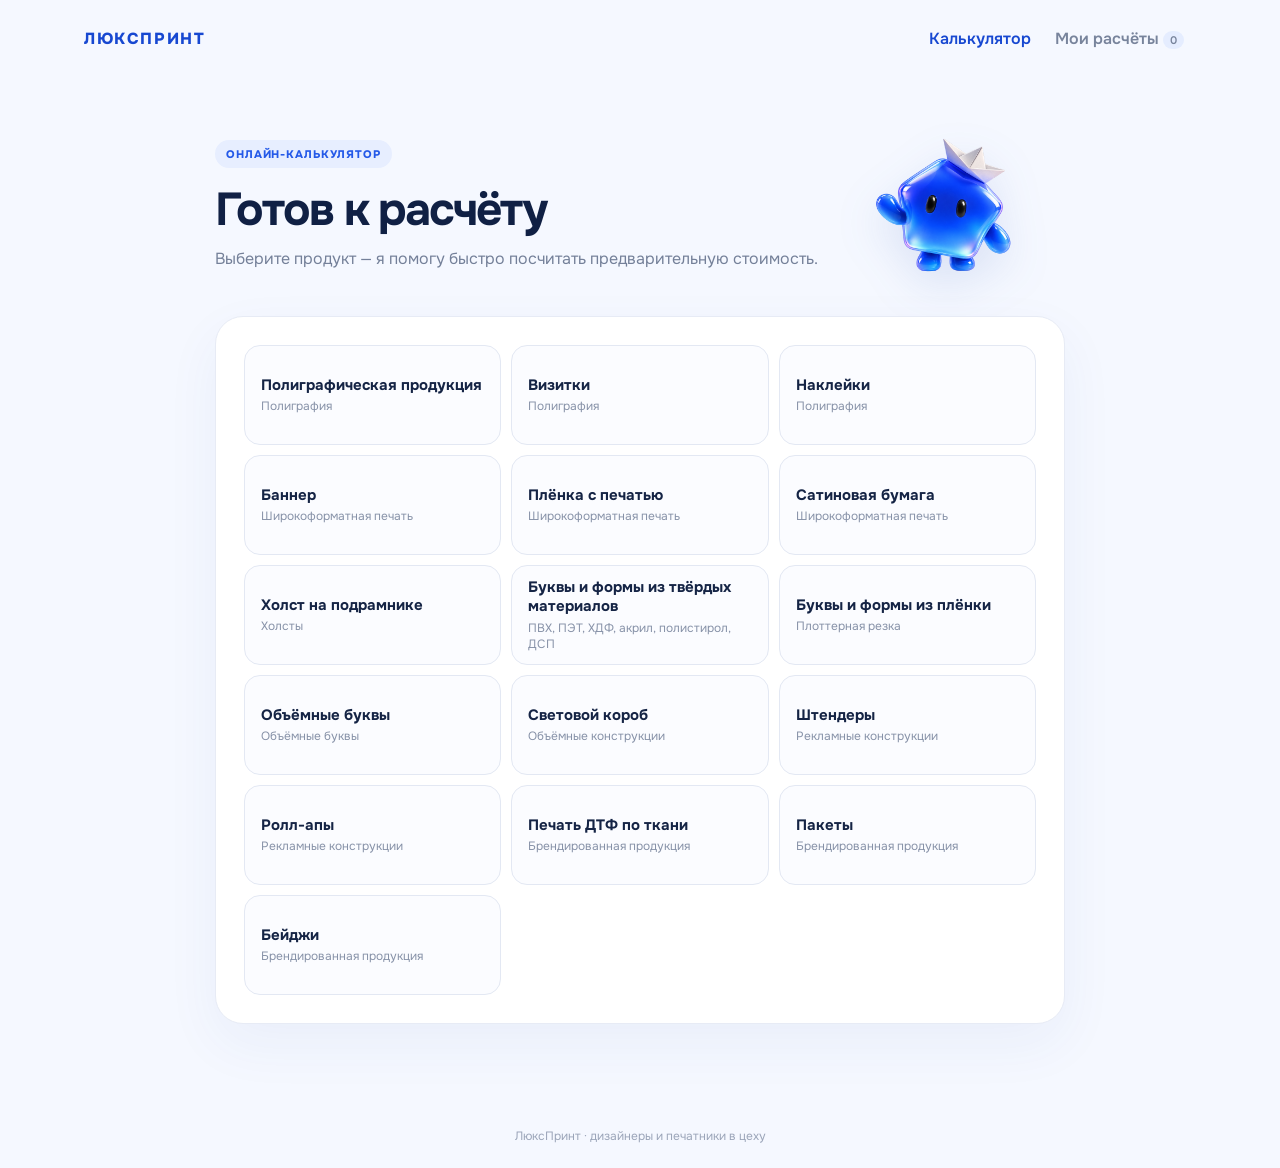
==== index.html @ b5f0386c "Simplify SRA3 yield summary and tighten per-sheet number spacing" ====
<!doctype html><html lang="ru"><head><meta charset="UTF-8"><meta name="viewport" content="width=device-width,initial-scale=1"><title>Калькулятор печати — ЛюксПринт</title><link rel="preconnect" href="https://fonts.googleapis.com"><link rel="preconnect" href="https://fonts.gstatic.com" crossorigin><link href="https://fonts.googleapis.com/css2?family=Onest:wght@400;500;600;700;800&display=swap" rel="stylesheet"><link rel="stylesheet" href="style.css"></head><body>
<header><a class="brand" href="#">ЛЮКСПРИНТ</a><nav><button id="calcTab" class="nav active">Калькулятор</button><button id="savedTab" class="nav">Мои расчёты <span id="savedCount">0</span></button></nav></header>
<main><section id="calculatorView">
<div class="intro"><div><span class="pill">онлайн-калькулятор</span><h1>Готов к расчёту</h1><p>Выберите продукт — я помогу быстро посчитать предварительную стоимость.</p></div><div class="mascot"><img class="mascotImg" src="Глянцевый%20синий%20маскот%20в%20бумажной%20лодочке.png" alt="Маскот ЛюксПринт"></div></div>
<button id="backProducts" class="backProducts hidden">← Все продукты</button><section class="panel"><div class="products" id="products"></div>
<div id="form" class="form hidden"><div class="formhead"><div><small id="category"></small><h2 id="productName"></h2><p id="comment"></p></div></div>
<div id="pendingInfo" class="pendingInfo hidden"><strong>Карточка в разработке</strong><p>Материалы, параметры и цены для этой продукции добавим позже.</p></div>
<div id="hardTypeWrap" class="hardTypeWrap hidden">
  <span id="hardTypeLabel">Тип изделия</span>
  <div class="hardTypeChips" role="group" aria-labelledby="hardTypeLabel">
    <button type="button" class="hardTypeChip active" data-hard-type="letters" aria-pressed="true">Буквы</button>
    <button type="button" class="hardTypeChip" data-hard-type="shapes" aria-pressed="false">Полотна и формы</button>
  </div>
</div>
<div id="variantWrap"><label>Материал / вариант<select id="variant"></select></label></div>
<div id="sra3Options" class="sra3Options hidden">
  <div class="sra3Selectors">
    <label>Материал
      <select id="sraMaterial">
        <option value="paper130">Бумага 130 г/м²</option>
        <option value="paper270">Бумага 270 г/м²</option>
        <option value="sticker">Самоклеящаяся бумага</option>
        <option value="film">Плёнка</option>
      </select>
    </label>
    <div class="sraSidesField">
      <span id="sraSideLabel">Тип печати</span>
      <select id="sraSides" class="hidden" aria-hidden="true" tabindex="-1">
        <option value="single">Односторонняя</option>
        <option value="double">Двусторонняя</option>
      </select>
      <div class="sraSideChips" role="group" aria-labelledby="sraSideLabel">
        <button type="button" class="sraSideChip active" data-side="single" aria-pressed="true">Односторонняя</button>
        <button type="button" class="sraSideChip" data-side="double" aria-pressed="false">Двусторонняя</button>
      </div>
    </div>
  </div>
  <p id="sraSidesHint" class="sraSidesHint"></p>
</div>
<div id="priceModeWrap" class="priceModeWrap hidden"><span>Тип цены</span><div class="priceModeSwitch"><button type="button" class="priceMode active" data-mode="retail">Розница</button><button type="button" class="priceMode" data-mode="wholesale">Опт</button></div></div><div id="canvasOptions" class="canvasOptions hidden"><div id="fixedSizeWrap"><label>Размер<select id="fixedSize"></select></label></div><div id="canvasPackagingWrap" class="canvasPackagingWrap hidden"><span class="canvasOptionTitle">Упаковка</span><label class="canvasPackagingToggle"><input id="canvasPackaging" type="checkbox"><span>Добавить упаковку</span><b id="canvasPackagingPrice"></b></label></div></div>
<div id="measureControls" class="measureControls"><div id="dimensions"><div class="fields"><label>Ширина, <span class="unitLabel">м</span><input id="w" type="number" min=".01" step=".01" value="1"></label><b>×</b><label>Высота, <span class="unitLabel">м</span><input id="h" type="number" min=".01" step=".01" value="1"></label></div></div><div id="unitsField" class="unitsField"><span class="compactFieldLabel">Единицы измерения</span><div class="unitSwitch" role="group" aria-label="Единицы измерения"><button type="button" class="unit" data-unit="mm" aria-pressed="false">мм</button><button type="button" class="unit" data-unit="cm" aria-pressed="false">см</button><button type="button" class="unit active" data-unit="m" aria-pressed="true">м</button></div></div><label class="qty">Количество<input id="q" type="number" min="1" step="1" value="1"></label></div>
<div id="sra3Summary" class="sra3Summary hidden" aria-live="polite">
 <div class="sra3ResultStats">
   <div><span>Изделий на одном листе</span><strong><span id="sra3PerSheet">—</span> шт.</strong></div>
   <div><span>Потребуется листов SRA3</span><strong id="sra3Sheets">—</strong></div>
 </div>
 <p id="sra3LayoutNote" class="hidden" role="status"></p>
</div>
<div id="services" class="services"></div>
<div class="design">
  <label class="designToggle" for="designCheck"><input id="designCheck" type="checkbox"><span>Нужен дизайн</span></label>
  <button id="designInfoButton" class="designInfoButton" type="button" aria-label="Информация о стоимости дизайна" aria-controls="designInfoPopover" aria-expanded="false" title="О стоимости дизайна">i</button>
  <div id="designInfoPopover" class="designInfoPopover hidden" role="note">Стоимость дизайна рассчитывается менеджером индивидуально в зависимости от сложности.</div>
</div>
<div class="receipt"><div><span>Изделие</span><b id="basePrice">0 ₽</b></div><div id="serviceLine" class="hidden"><span>Доп. услуги</span><b id="servicePrice">0 ₽</b></div>
<div id="bannerPerimeterLine" class="hidden"><span id="bannerPerimeterLabel">Проклей</span><b id="bannerPerimeterPrice">0 ₽</b></div>
<div id="bannerEyeletLine" class="hidden"><span id="bannerEyeletLabel">Люверсы</span><b id="bannerEyeletPrice">0 ₽</b></div><div id="packagingLine" class="hidden"><span>Упаковка</span><b id="packagingOut">0 ₽</b></div><hr><div class="total"><span>Предварительно</span><strong id="total">0 ₽</strong></div></div>
<div class="actions"><button id="save" class="secondary">Сохранить расчёт</button><button id="order" class="primary">Оформить заявку →</button></div><p class="note">Финальную стоимость менеджер подтвердит после проверки параметров.</p></div><aside id="fileGuide" class="fileGuide hidden">
  <button id="fileGuideButton" class="fileGuideButton" type="button" aria-controls="fileGuideContent" aria-expanded="false">
    <span class="fileGuideIcon" aria-hidden="true">?</span><span>Как подготовить макет к печати</span><span class="fileGuideChevron" aria-hidden="true">⌄</span>
  </button>
  <div id="fileGuideContent" class="fileGuideContent hidden" role="region" aria-label="Требования к макету">
    <strong>Подготовка макета</strong>
    <p id="fileGuideText">Требования к файлу будут добавлены позже.</p>
  </div>
</aside></section></section>
<section id="savedView" class="hidden saved"><div class="savedHead"><div><span class="pill">сохранённое</span><h1>Мои расчёты</h1><p>Здесь хранятся расчёты на этом устройстве.</p></div></div><div id="savedList"></div><div id="savedSendBar" class="savedSendBar hidden"><div><span>Общая сумма</span><strong id="savedGrandTotal">0 ₽</strong></div><button id="sendSaved" class="primary">Отправить все расчёты →</button></div></section></main><footer>ЛюксПринт · дизайнеры и печатники в цеху</footer><script src="app.js"></script></body></html>
---- style.css ----
*{box-sizing:border-box}html{scroll-behavior:smooth}body{margin:0;background:#f5f8ff;color:#102044;font-family:Onest,Arial,sans-serif}button,input,select{font:inherit}button{cursor:pointer}header{height:76px;max-width:1160px;margin:auto;padding:0 24px;display:flex;align-items:center;justify-content:space-between}.brand{font-weight:800;letter-spacing:.1em;color:#1748d1;text-decoration:none}.nav{border:0;background:transparent;padding:10px 12px;color:#78849c;font-weight:600}.nav.active{color:#1748d1}.nav span{background:#e5edff;border-radius:99px;padding:2px 7px;font-size:11px}main{max-width:1060px;margin:auto;padding:24px 24px 80px}.intro{display:grid;grid-template-columns:1fr 240px;align-items:center;max-width:850px;margin:10px auto 16px}.intro h1,.saved h1{font-size:46px;letter-spacing:-.045em;margin:12px 0 8px}.intro p,.saved p{color:#748099;margin:0;line-height:1.5}.pill{display:inline-block;padding:7px 11px;border-radius:99px;background:#e7eeff;color:#2459e8;font-size:11px;font-weight:800;letter-spacing:.08em;text-transform:uppercase}.mascot{height:190px;display:grid;place-items:center;position:relative}.gem{width:145px;height:132px;background:radial-gradient(circle at 34% 22%,#718dff 0,#1739c7 37%,#07196c 80%);clip-path:polygon(50% 0,94% 28%,82% 88%,50% 100%,18% 88%,6% 28%);filter:drop-shadow(0 18px 18px #173ca52d);position:relative}.gem:after{content:"";position:absolute;inset:6px;background:linear-gradient(130deg,#ffffff58,transparent 29%,transparent 67%,#65ddff44);clip-path:inherit}.gem span{position:absolute;z-index:2;top:54px;width:13px;height:24px;background:#05070d;border-radius:50%;box-shadow:inset 3px 2px 4px #ffffff32}.gem span:first-child{left:48px}.gem span:last-child{right:48px}.boat{position:absolute;z-index:3;top:9px;color:white;font-size:39px;letter-spacing:-12px;transform:rotate(-5deg);filter:drop-shadow(0 5px 4px #17307524)}.boat i{display:inline-block;width:0}.panel{max-width:850px;margin:auto;background:#fff;border:1px solid #e7ebf5;border-radius:28px;padding:28px;box-shadow:0 20px 55px #284d9e0e}.products{display:grid;grid-template-columns:repeat(3,1fr);gap:10px}.product{height:100px;text-align:left;border:1px solid #e3e8f3;background:#fbfcff;border-radius:16px;padding:16px;color:#2459e8;transition:.2s ease;display:flex;flex-direction:column;justify-content:center}.product:hover{border-color:#b9c9f2;background:linear-gradient(135deg,#f1f5ff 0%,#dfe8ff 100%);box-shadow:0 8px 20px #315ca814;transform:translateY(-1px)}.product:hover b{color:#123b91}.product:hover em{color:#6f82aa}.product b,.product em{display:block}.product b{font-size:15px;color:#152445;margin:0 0 4px;transition:.2s ease;line-height:1.25}.product em{font-size:12px;color:#8792a8;font-style:normal;transition:.2s ease}.hidden{display:none!important}.formhead{display:block;position:relative}.backProducts{display:block;max-width:850px;margin:0 auto 10px;border:1px solid #dbe4f5;background:#f4f7ff;color:#45669f;padding:9px 14px;border-radius:12px;text-align:left;font-weight:600;transition:.18s}.backProducts:hover{background:#e9f0ff;border-color:#c5d5f3;color:#2459e8}.formhead small{color:#2459e8;font-weight:800}.formhead h2{font-size:32px;margin:4px 0}.formhead p{color:#7b879e;margin:0 0 24px}.form>label,.form #variantWrap>label,.form #fixedSizeWrap>label{display:grid;gap:8px;margin-top:14px;color:#596680;font-size:13px;font-weight:600}input,select{width:100%;border:1px solid #dfe5f0;background:white;border-radius:13px;padding:13px;color:#17284e;outline:none;font-size:16px}input:focus,select:focus{border-color:#2459e8;box-shadow:0 0 0 3px #2459e812}.fields{display:grid;grid-template-columns:1fr 28px 1fr;align-items:end;gap:10px;margin-top:14px}.fields label{display:block;color:#596680;font-size:13px;font-weight:600}.fields label input{display:block;margin-top:8px}.fields>b{text-align:center;padding-bottom:14px;color:#a0a9ba}.qty{max-width:260px}.services{display:grid;gap:10px;margin-top:18px}.service{display:grid;grid-template-columns:auto 1fr 140px;align-items:center;gap:10px;background:#f8faff;border-radius:14px;padding:12px}.service input[type=checkbox]{width:18px}.service input[type=number]{padding:9px}.design{margin-top:18px;background:#edf3ff;border:1px solid #dbe7ff;border-radius:16px;padding:16px}.design>label{display:flex;align-items:center;gap:9px;font-weight:700}.design input[type=checkbox]{width:18px}.receipt{margin-top:20px;background:#f7f9fe;border-radius:18px;padding:20px}.receipt div{display:flex;justify-content:space-between;padding:7px 0;color:#65718a}.receipt b{color:#17284e}.receipt hr{border:0;border-top:1px solid #e1e7f2}.receipt .total{align-items:center;color:#17284e}.receipt strong{font-size:30px;color:#2459e8}.actions{display:grid;grid-template-columns:1fr 1.4fr;gap:10px;margin-top:16px}.primary,.secondary{border-radius:14px;padding:14px;font-weight:700}.primary{border:0;background:#2459e8;color:white}.secondary{border:1px solid #cdd9f6;background:white;color:#2459e8}.note{font-size:11px;color:#8c96aa;text-align:center}.savedHead{max-width:850px;margin:35px auto 22px}.savedHead h1{margin-bottom:4px}#savedList{max-width:850px;margin:auto;display:grid;gap:12px}.savedCard{background:white;border:1px solid #e5eaf4;border-radius:18px;padding:18px;display:grid;grid-template-columns:1fr auto;gap:12px}.savedCard h3{margin:0 0 5px}.savedCard p{font-size:13px}.savedCard strong{font-size:21px;color:#2459e8}.savedCard button{border:0;background:transparent;color:#9a6a74}.empty{padding:45px;text-align:center;background:white;border-radius:22px;color:#8893a7}footer{text-align:center;padding:24px;color:#9ba5b9;font-size:12px}@media(max-width:700px){header{height:auto;padding-top:18px;align-items:flex-start;gap:10px}nav{display:flex}.intro{grid-template-columns:1fr 130px}.intro h1,.saved h1{font-size:34px}.mascot{height:140px}.gem{width:105px;height:96px}.gem span{top:39px;width:10px;height:18px}.gem span:first-child{left:34px}.gem span:last-child{right:34px}.boat{top:7px;font-size:29px}.products{grid-template-columns:1fr 1fr}.panel{padding:18px}.formhead{grid-template-columns:1fr}.actions{grid-template-columns:1fr}.service{grid-template-columns:auto 1fr}.service input[type=number]{grid-column:2}.savedCard{grid-template-columns:1fr}}@media(max-width:430px){.intro{grid-template-columns:1fr}.mascot{height:125px}.products{grid-template-columns:1fr}.product{height:92px}.intro{text-align:center}.fields{grid-template-columns:1fr 20px 1fr}}.unitrow{display:flex;align-items:center;justify-content:space-between;margin-top:14px;color:#596680;font-size:13px;font-weight:600}.unitSwitch{display:flex;padding:3px;background:#f1f5fd;border-radius:11px}.unitSwitch .unit{border:0;background:transparent;color:#7a879f;padding:7px 13px;border-radius:8px;font-weight:700}.unitSwitch .unit.active{background:#fff;color:#2459e8;box-shadow:0 2px 8px #274d9d18}.unitLabel{display:inline}
/* Compact banner controls */
.variantChips{display:flex;flex-wrap:wrap;gap:8px;margin-top:2px}
.variantChip{border:1px solid #dfe5f0;background:#f8faff;color:#596680;border-radius:12px;padding:10px 14px;font-weight:600}
.variantChip:hover{border-color:#9bb2ef}
.variantChip.active{border-color:#2459e8;background:#edf3ff;color:#2459e8;box-shadow:0 0 0 2px #2459e80d}
.service span>b,.service span>small,.service .eyeletResult{display:block}
.service span>small{margin-top:4px;line-height:1.4;color:#71809b}
.eyeletResult{margin-top:5px;font-size:12px;color:#45669f;line-height:1.4}
.service.eyelet>label{display:block;line-height:1.25}
.service.eyelet>label input{display:block;margin-top:6px}
@media(max-width:700px){.variantChips{display:grid;grid-template-columns:1fr}}

.service.eyelet>label{white-space:nowrap;min-width:170px}

.mascotImg{display:block;width:210px;height:180px;object-fit:contain;object-position:center;filter:drop-shadow(0 16px 22px #3159b522)}
@media(max-width:700px){.mascotImg{width:145px;height:130px}}
@media(max-width:430px){.mascotImg{width:155px;height:120px;margin:auto}}

.service.eyelet{grid-template-columns:auto 1fr 118px}
.service.eyelet>label{min-width:118px;width:118px}
.service.eyelet>label input{width:118px;padding:8px 10px}
@media(max-width:700px){.service.eyelet{grid-template-columns:auto 1fr}.service.eyelet>label{grid-column:2;width:118px;min-width:118px}}

/* Compact eyelet step control */
.service.eyelet{grid-template-columns:auto minmax(0,1fr) 132px;align-items:center}
.service.eyelet>label{width:132px;min-width:132px;white-space:normal;font-size:12px;line-height:1.15}
.service.eyelet>label input{width:92px;height:38px;margin-top:5px;padding:6px 10px;font-size:14px;border-radius:10px}
@media(max-width:700px){
.service.eyelet{grid-template-columns:auto minmax(0,1fr)}
.service.eyelet>label{grid-column:2;width:132px;min-width:132px}
}

/* Back button beside calculator card */
@media(min-width:901px){
.backProducts{position:absolute;left:calc(50% - 585px);margin-top:18px;width:max-content;z-index:3}
}

.productNote{margin-top:14px;padding:12px 14px;border:1px solid #e1e8f6;background:#f8faff;border-radius:13px;color:#64728d;font-size:12px;line-height:1.5}
.productNote::before{content:"Важно";display:block;margin-bottom:3px;color:#345b9f;font-weight:700}

/* Unified control geometry */
:root{--control-radius:14px}
input,select,.variantChip,.unitSwitch,.unitSwitch .unit,.service,.design,.receipt,.productNote,.primary,.secondary,.backProducts{border-radius:var(--control-radius)}
@media(min-width:901px){
.backProducts{left:calc(50% - 530px);margin-top:28px}
}

/* Fix back button: keep it fully outside the card */
@media(min-width:901px){
.backProducts{left:calc(50% - 655px);margin-top:28px;transform:none}
}

/* Anchor back button to the left edge of the 850px calculator panel */
@media(min-width:901px){
.backProducts{left:auto;right:calc(50% + 445px);margin-top:28px}
}

/* Align back button with calculator card top edge */
@media(min-width:901px){
.backProducts{margin-top:0;transform:translateY(0)}
}

/* Price mode + compact canvas size */
.priceModeWrap{display:flex;align-items:center;justify-content:space-between;gap:14px;margin:14px 0}
.priceModeWrap>span{color:#596680;font-size:13px;font-weight:600}
.priceModeSwitch{display:flex;background:#f1f4fb;padding:3px;border-radius:14px}
.priceMode{border:0;background:transparent;color:#78859d;padding:8px 13px;border-radius:11px;font-weight:700}
.priceMode.active{background:#fff;color:#2459e8;box-shadow:0 1px 5px #315ca817}
#fixedSizeWrap{max-width:480px}
#fixedSizeWrap select{padding:11px 14px;min-height:46px}

/* Price mode in top-right corner of product card */
#form{position:relative}
.priceModeWrap{position:absolute;top:18px;right:28px;margin:0;display:block;z-index:2}
.priceModeWrap>span{display:none}
@media(max-width:700px){
.priceModeWrap{position:static;margin:12px 0;display:flex}
.priceModeWrap>span{display:block}
}

/* Saved calculations */
.savedCard{display:flex;justify-content:space-between;gap:18px;align-items:stretch}
.savedMain{flex:1;min-width:0}
.savedTop{display:flex;justify-content:space-between;gap:16px;align-items:flex-start}
.savedTop h3{margin:0 0 3px}.savedTop p{margin:0;color:#8b97ad;font-size:12px}.savedTop strong{white-space:nowrap;color:#2459e8;font-size:20px}
.savedDetails{display:flex;flex-wrap:wrap;gap:7px;margin-top:12px}
.savedDetails span{padding:6px 9px;border-radius:10px;background:#f3f6fc;color:#586680;font-size:12px}
.savedActions{display:flex;gap:7px;align-items:flex-end}
.savedActions button{border:1px solid #dbe4f4;background:#fff;border-radius:10px;padding:8px 11px;color:#4166a7;font-weight:600}
.savedActions button[data-del]{color:#8a6070}
@media(max-width:700px){.savedCard{display:block}.savedActions{margin-top:12px}.savedTop strong{font-size:17px}}

/* Align top switches to the card's right content edge */
@media(min-width:701px){
.priceModeWrap{right:28px}
}
.unitSwitch .unit.active,
.unitSwitch .unit[aria-pressed="true"]{background:#fff!important;color:#2459e8!important;box-shadow:0 2px 8px #274d9d18!important}
.unitSwitch .unit:not(.active){background:transparent;color:#7a879f;box-shadow:none}

/* Exact right-edge alignment: price switch with form controls */
@media(min-width:701px){
.priceModeWrap{right:20px!important}
}

/* Price mode aligns with the panel inner right edge.
   #form fills the panel content box, so right:0 is the actual shared edge. */
@media(min-width:701px){
#form>.priceModeWrap{right:0!important;left:auto!important}
}

/* Saved calculation price pinned to the top-right */
.savedCard{position:relative;padding-right:22px}
.savedTop{padding-right:0}
.savedPrice{position:absolute;top:20px;right:22px;font-size:28px!important;line-height:1;font-weight:800;letter-spacing:-.03em}
.savedMain{padding-right:155px}
.savedSendBar{max-width:850px;margin:16px auto 0;background:#fff;border:1px solid #e0e7f4;border-radius:18px;padding:16px 18px;display:flex;align-items:center;justify-content:space-between;gap:18px}
.savedSendBar>div{display:grid;gap:2px}.savedSendBar span{font-size:12px;color:#8490a6}.savedSendBar strong{font-size:25px;color:#2459e8}
.savedSendBar .primary{min-width:260px}
@media(max-width:700px){.savedMain{padding-right:0}.savedPrice{position:static;font-size:20px!important}.savedSendBar{display:block}.savedSendBar .primary{width:100%;min-width:0;margin-top:12px}}

/* Uniform, compact field dimensions across product cards */
:root {
  --calc-field-height: 46px;
  --calc-field-radius: 14px;
  --calc-field-gap: 10px;
}
#form input[type="number"],
#form select {
  height: var(--calc-field-height);
  min-height: var(--calc-field-height);
  border-radius: var(--calc-field-radius);
  padding: 9px 12px;
  font-size: 16px;
}
#form input[type="checkbox"] {
  box-sizing: border-box;
  width: 18px;
  min-width: 18px;
  height: 18px;
  min-height: 18px;
  flex: 0 0 18px;
  margin: 0;
  padding: 0;
  accent-color: #2459e8;
  cursor: pointer;
}
.measureControls {
  display: grid;
  grid-template-columns: minmax(0, 282px) minmax(0, 156px) minmax(0, 132px);
  align-items: end;
  gap: var(--calc-field-gap);
  width: fit-content;
  max-width: 100%;
  margin: 16px 0 0;
}
.measureControls #dimensions,
.measureControls .unitsField,
.measureControls .qty {
  min-width: 0;
}
.measureControls .fields {
  display: grid;
  grid-template-columns: minmax(0,1fr) 16px minmax(0,1fr);
  gap: 8px;
  align-items: end;
  margin: 0;
}
.measureControls .fields label,
.measureControls .unitsField,
.measureControls .qty {
  display: block;
  color: #596680;
  font-size: 13px;
  font-weight: 600;
  line-height: 1.35;
}
.measureControls .fields input,
.measureControls .qty input {
  display: block;
  width: 100%;
  margin-top: 8px;
}
.measureControls .fields>b { padding-bottom: 13px; }
.measureControls .qty { width: 132px; max-width: 100%; margin: 0; }
.measureControls .compactFieldLabel {
  display: block;
  margin-bottom: 8px;
  white-space: nowrap;
}
.measureControls .unitSwitch {
  display: flex;
  width: 100%;
  height: var(--calc-field-height);
  align-items: center;
  justify-content: space-between;
  padding: 3px;
  border-radius: var(--calc-field-radius);
}
.measureControls .unitSwitch .unit {
  flex: 1;
  min-width: 0;
  height: 40px;
  padding: 5px 4px;
  border-radius: 11px;
}
.measureControls.quantityOnly {
  display: block;
  width: 132px;
  max-width: 100%;
}
.measureControls.quantityOnly .qty { width: 100%; }
#form .service input[type="number"] {
  max-width: 132px;
}
#form .service.eyelet>label input[type="number"] {
  width: 100px;
  max-width: 100%;
}
@media(max-width: 760px) {
  .measureControls {
    display: grid;
    grid-template-columns: minmax(0, 156px) minmax(0, 132px);
    width: fit-content;
    max-width: 100%;
    gap: 12px;
  }
  .measureControls #dimensions { grid-column: 1 / -1; width: min(282px, 100%); }
  .measureControls .unitsField { grid-column: 1; }
  .measureControls .qty { grid-column: 2; }
  .measureControls.quantityOnly .qty { grid-column: auto; }
}
@media(max-width: 400px) {
  .measureControls {
    grid-template-columns: minmax(0, 1fr);
    width: 100%;
  }
  .measureControls #dimensions,
  .measureControls .unitsField,
  .measureControls .qty { grid-column: 1; }
}

/* Compact, price-free design request on every product */
.form .design{
  width:100%;
  max-width:none;
  margin-top:16px;
  padding:14px 16px;
}
.form .design>label{
  display:flex;
  align-items:center;
  gap:10px;
  font-size:15px;
  font-weight:700;
}
.form .design input[type=checkbox]{
  flex:0 0 18px;
  width:18px;
  height:18px;
  margin:0;
}
.form .designHint{
  margin:6px 0 0 28px;
  color:#647797;
  font-size:12px;
  font-weight:400;
  line-height:1.45;
}

/* Canvas controls: size and packaging next to one another */
.canvasOptions {
  display: grid;
  grid-template-columns: minmax(0, 220px) minmax(0, 300px) minmax(0, 132px);
  gap: 12px;
  align-items: end;
  width: fit-content;
  max-width: 100%;
  margin: 16px 0 0;
}
.canvasOptions #fixedSizeWrap,
.canvasOptions .canvasPackagingWrap,
.canvasOptions .qty { min-width: 0; }
.canvasOptions .qty {
  display: block;
  width: 132px;
  max-width: 100%;
  margin: 0;
  font-size: 13px;
  line-height: 1.35;
  font-weight: 600;
  color: #596680;
}
#form .canvasOptions .qty input {
  display: block;
  width: 100%;
  height: var(--calc-field-height);
  margin-top: 8px;
}
.form .canvasOptions #fixedSizeWrap>label {
  display: grid;
  gap: 8px;
  margin: 0;
  color: #596680;
  font-size: 13px;
  font-weight: 600;
}
#form .canvasOptions #fixedSizeWrap select {
  width: 100%;
  max-width: 220px;
  min-height: var(--calc-field-height);
}
.canvasPackagingWrap { display: grid; gap: 8px; }
.canvasOptionTitle {
  color: #596680;
  font-size: 13px;
  font-weight: 600;
  line-height: 1.35;
}
.canvasPackagingToggle {
  display: flex;
  align-items: center;
  width: 100%;
  min-height: var(--calc-field-height);
  gap: 9px;
  padding: 8px 12px;
  border: 1px solid #dfe5f0;
  border-radius: var(--calc-field-radius);
  background: #f8faff;
  color: #17284e;
  font-size: 13px;
  font-weight: 600;
  cursor: pointer;
}
.canvasPackagingToggle:focus-within {
  border-color: #2459e8;
  box-shadow: 0 0 0 3px #2459e812;
}
.canvasPackagingToggle span { white-space: nowrap; }
.canvasPackagingToggle b {
  margin-left: auto;
  color: #4e70ad;
  font-size: 12px;
  font-weight: 600;
  white-space: nowrap;
}
@media(max-width: 760px) {
  .canvasOptions {
    grid-template-columns: minmax(0, 220px) minmax(0, 300px);
    width: min(532px, 100%);
  }
  .canvasOptions .qty { grid-column: 1; }
}
@media(max-width: 620px) {
  .canvasOptions {
    grid-template-columns: minmax(0, 220px);
    width: min(300px, 100%);
    gap: 12px;
  }
  .canvasOptions .qty { grid-column: 1; }
  #form .canvasOptions #fixedSizeWrap select { max-width: 100%; }
  .canvasPackagingToggle { flex-wrap: wrap; }
  .canvasPackagingToggle b { margin-left: 27px; }
}


/* Uniform dropdown arrow and spacing in every calculator product */
#form select:not(.hidden){
  -webkit-appearance:none;
  appearance:none;
  padding-right:43px;
  background-image:url("data:image/svg+xml,%3Csvg xmlns='http://www.w3.org/2000/svg' viewBox='0 0 24 24' fill='none' stroke='%234e6388' stroke-width='2' stroke-linecap='round' stroke-linejoin='round'%3E%3Cpath d='m6 9 6 6 6-6'/%3E%3C/svg%3E");
  background-size:16px 16px;
  background-repeat:no-repeat;
  background-position:right 15px center;
}
/* SRA3: shorter material dropdown, printing sides as chips */
.sra3Options{margin-top:16px;width:100%;max-width:none}
.sra3Selectors{
  display:grid;
  grid-template-columns:minmax(0,0.36fr) minmax(0,0.64fr);
  align-items:end;
  gap:12px;
}
.sra3Selectors>label,.sraSidesField{
  display:grid;
  align-content:start;
  gap:8px;
  min-width:0;
  color:#596680;
  font-size:13px;
  font-weight:600;
}
#form .sra3Selectors select{width:100%;min-width:0}
.sraSideChips{display:flex;align-items:stretch;gap:8px;min-height:var(--calc-field-height)}
.sraSideChip{
  flex:1 1 0;
  min-width:0;
  padding:9px 12px;
  border-radius:var(--calc-field-radius);
  border:1px solid #dfe5f0;
  color:#65738c;
  background:#f8faff;
  font-size:13px;
  font-weight:600;
  white-space:nowrap;
  cursor:pointer;
}
.sraSideChip:hover:not(:disabled){border-color:#a8b9e8;color:#2459e8}
.sraSideChip.active{
  border-color:#2459e8;
  background:#edf3ff;
  color:#2459e8;
  box-shadow:0 0 0 2px #2459e80d;
}
.sraSideChip:focus-visible{outline:2px solid #2459e8;outline-offset:3px}
.sraSideChip:disabled{cursor:not-allowed;opacity:1;color:#9aa8be;background:#f3f5fa;border-color:#e0e6f0}
.sraSidesHint{margin:9px 0 0;font-size:12px;color:#7c89a0;line-height:1.4}

/* Compact horizontal yield readout with values to the right */
.sra3Summary{
  width:100%;
  max-width:none;
  margin-top:16px;
  padding:14px 16px;
  border:1px solid #dae4f7;
  border-radius:14px;
  background:#f6f9ff;
}
.sra3ResultStats{
  display:grid;
  grid-template-columns:minmax(0,1fr) minmax(0,1fr);
  gap:18px;
  align-items:stretch;
}
.sra3ResultStats>div{
  display:flex;
  align-items:center;
  justify-content:space-between;
  gap:12px;
  min-width:0;
}
.sra3ResultStats>div+div{border-left:1px solid #dce5f5;padding-left:18px}
.sra3ResultStats span{font-size:12px;color:#75839d;line-height:1.35}
.sra3ResultStats strong{
  flex-shrink:0;
  font-size:23px;
  color:#2459e8;
  line-height:1.25;
  white-space:nowrap;
  font-variant-numeric:tabular-nums;
}
#sra3PerSheet{letter-spacing:-0.06em}
.sra3Summary p{
  margin:12px 0 0;
  padding-top:10px;
  border-top:1px solid #e2e9f7;
  color:#647797;
  font-size:12px;
  line-height:1.5;
}
#form #save:disabled,#form #order:disabled{opacity:.48;cursor:not-allowed}
@media(max-width:680px){
  .sra3Selectors{grid-template-columns:minmax(0,1fr);gap:14px}
  .sra3Selectors>label{max-width:none}
  .sraSidesField{max-width:none}
}
@media(max-width:580px){
  .sra3ResultStats{grid-template-columns:minmax(0,1fr);gap:10px}
  .sra3ResultStats>div+div{
    border-left:0;
    border-top:1px solid #e2e9f7;
    padding:10px 0 0;
  }
  .sra3ResultStats strong{font-size:21px}
}
@media(max-width:380px){
  .sraSideChips{flex-wrap:wrap}
}

/* Contextual guide outside the product card on desktop */
.panel{position:relative}
.fileGuide{
  position:absolute;
  top:26px;
  right:-181px;
  width:169px;
  z-index:5;
}
.fileGuideButton{
  width:100%;
  border:1px solid #dbe4f5;
  background:#f4f7ff;
  border-radius:14px;
  padding:9px 10px;
  display:flex;
  align-items:center;
  gap:7px;
  text-align:left;
  color:#45669f;
  font-size:11px;
  line-height:1.35;
  font-weight:700;
  box-shadow:0 4px 16px #284d9e0a;
}
.fileGuideButton:hover,.fileGuideButton[aria-expanded="true"]{
  background:#e9f0ff;
  border-color:#b8c9ef;
  color:#2459e8;
}
.fileGuideIcon{
  display:grid;
  place-items:center;
  flex:0 0 21px;
  width:21px;
  height:21px;
  border:1px solid currentColor;
  border-radius:50%;
  font-size:12px;
}
.fileGuideChevron{margin-left:auto;font-size:15px}
.fileGuideContent{
  position:absolute;
  top:calc(100% + 8px);
  right:0;
  width:285px;
  max-width:min(285px,calc(100vw - 30px));
  padding:16px;
  border:1px solid #dbe4f5;
  border-radius:14px;
  background:white;
  box-shadow:0 16px 38px #1a376c1e;
  color:#17284e;
  font-size:13px;
  line-height:1.5;
}
.fileGuideContent strong{display:block;margin-bottom:7px}
.fileGuideContent p{margin:0;color:#647797}
@media(max-width:1250px){
  .fileGuide{
    position:relative;
    top:auto;
    right:auto;
    width:auto;
    margin-top:15px;
    display:flex;
    justify-content:flex-end;
  }
  .fileGuideButton{width:auto;max-width:240px}
  .fileGuideContent{top:calc(100% + 7px);right:0}
}
@media(max-width:450px){
  .fileGuide{justify-content:stretch}
  .fileGuideButton{max-width:none;width:100%}
}

/* Banner finishing bar: aligned checkboxes with a non-shifting eyelet note. */
#form .bannerExtras{
  margin-top:15px;
  padding:0;
  border:0;
  background:transparent;
  min-width:0;
}
#form .bannerExtrasHeading{
  margin:0 0 9px 2px;
  color:#7786a1;
  font-size:13px;
  font-weight:600;
  line-height:1.35;
}
#form .bannerExtrasMain{
  display:grid;
  grid-template-columns:minmax(0,.72fr) minmax(0,1.25fr) minmax(0,1.1fr);
  align-items:center;
  min-height:76px;
  padding:10px 15px;
  border:1px solid #dbe5f7;
  border-radius:var(--calc-field-radius,16px);
  background:#fbfcff;
}
#form .bannerExtraColumn{
  display:flex;
  align-items:center;
  min-width:0;
  min-height:54px;
}
#form .bannerExtraGlue{
  padding:0 10px 0 4px;
}
#form .bannerExtraEyelets{
  display:flex;
  flex-direction:row;
  align-items:center;
  justify-content:flex-start;
  position:relative;
  border-left:1px solid #e0e8f5;
  padding:0 12px 0 22px;
}
#form .bannerExtraCheck{
  display:inline-flex;
  flex:0 0 auto;
  align-items:center;
  gap:10px;
  margin:0;
  white-space:nowrap;
  font-size:15px;
  line-height:1.3;
  font-weight:700;
  color:#142852;
  cursor:pointer;
}
#form .bannerExtraCheck input[type=checkbox]{
  flex:0 0 20px;
  width:20px;
  height:20px;
  min-width:20px;
  min-height:20px;
  margin:0;
  padding:0;
  box-shadow:none;
  accent-color:#2d62ee;
  cursor:pointer;
}
#form .bannerExtraCheck input[type=checkbox]:focus-visible{
  outline:2px solid #2459e8;
  outline-offset:3px;
}
/* Absolutely position the factual step: it never changes column height or label alignment. */
#form .bannerEyeletDetails{
  position:absolute;
  left:52px;
  right:10px;
  top:calc(50% + 14px);
  margin:0;
  padding:0;
  min-height:0;
  width:auto;
  pointer-events:none;
}
#form .bannerFactStep{
  display:block;
  color:#7586a5;
  font-size:11px;
  font-weight:500;
  line-height:1.25;
}
#form .bannerExtraStep{
  display:flex;
  align-items:center;
  justify-content:space-between;
  gap:10px;
  border-left:1px solid #e0e8f5;
  padding:0 3px 0 16px;
}
#form .bannerDesiredStep{
  display:block;
  flex:0 1 auto;
  min-width:0;
  margin:0;
  white-space:nowrap;
  color:#7889a7;
  font-size:12px;
  font-weight:600;
  line-height:1.3;
}
#form .bannerStepper{
  display:flex;
  flex:0 0 104px;
  width:104px;
  height:42px;
  overflow:hidden;
  background:#fff;
  border:1px solid #dce5f3;
  border-radius:12px;
}
#form .bannerStepper input[type=number]{
  flex:1 1 auto;
  width:100%;
  min-width:0;
  height:100%;
  min-height:0;
  margin:0;
  padding:5px 8px 5px 10px;
  border:0;
  border-radius:0;
  outline:0;
  box-shadow:none;
  background:transparent;
  color:#102650;
  font-size:16px;
  font-weight:600;
  -moz-appearance:textfield;
  appearance:textfield;
}
#form .bannerStepper input[type=number]::-webkit-inner-spin-button,
#form .bannerStepper input[type=number]::-webkit-outer-spin-button{
  -webkit-appearance:none;
  margin:0;
}
#form .bannerStepButtons{
  display:grid;
  grid-template-rows:1fr 1fr;
  flex:0 0 25px;
  border-left:1px solid #e7edf7;
}
#form .bannerStepButton{
  display:grid;
  place-items:center;
  min-width:0;
  margin:0;
  padding:0;
  border:0;
  background:#fff;
  cursor:pointer;
}
#form .bannerStepButton + .bannerStepButton{border-top:1px solid #e7edf7}
#form .bannerStepButton:hover{background:#ecf2ff}
#form .bannerStepButton:focus-visible{outline:2px solid #2459e8;outline-offset:-2px}
#form .bannerStepUp,
#form .bannerStepDown{
  display:block;
  width:0;
  height:0;
  border-right:5px solid transparent;
  border-left:5px solid transparent;
}
#form .bannerStepUp{border-bottom:6px solid #899bb9}
#form .bannerStepDown{border-top:6px solid #899bb9}
#form #bannerPerimeterLine,
#form #bannerEyeletLine{gap:12px}
#form #bannerPerimeterLine span,
#form #bannerEyeletLine span{min-width:0}
#form #bannerPerimeterPrice,
#form #bannerEyeletPrice{white-space:nowrap}
/* Tablet: two aligned service toggles above the step input. */
@media(max-width:790px){
  #form .bannerExtrasMain{
    grid-template-columns:minmax(0,1fr) minmax(0,1.4fr);
    row-gap:5px;
  }
  #form .bannerExtraEyelets{padding-left:16px}
  #form .bannerEyeletDetails{left:46px}
  #form .bannerExtraStep{
    grid-column:1/-1;
    border-left:0;
    border-top:1px solid #e0e8f5;
    padding:7px 4px 0;
    justify-content:flex-start;
    min-height:45px;
  }
}
@media(max-width:480px){
  #form .bannerExtrasMain{padding:9px 10px}
  #form .bannerExtraGlue{padding-left:0}
  #form .bannerExtraEyelets{padding-left:11px}
  #form .bannerEyeletDetails{left:36px;right:2px}
  #form .bannerExtraCheck{gap:7px;font-size:14px}
  #form .bannerExtraCheck input[type=checkbox]{
    flex-basis:18px;width:18px;height:18px;min-width:18px;min-height:18px;
  }
}
/* Unconfigured product placeholders. Do not show fake prices or order controls. */
#form.pendingForm > :not(.formhead):not(.pendingInfo){display:none!important}
#form .pendingInfo{
  margin:18px 0 2px;
  max-width:570px;
  padding:18px 20px;
  border:1px solid #dbe6fb;
  border-radius:var(--control-radius,14px);
  background:#f6f9ff;
}
#form .pendingInfo strong{display:block;color:#244d9a;font-size:15px;margin-bottom:6px}
#form .pendingInfo p{margin:0;color:#697994;font-size:13px;line-height:1.5}

/* Shared letters and rigid-material shapes product type */
.hardTypeWrap{display:grid;gap:8px;max-width:520px;margin:16px 0 0}
.hardTypeWrap>span{color:#596680;font-size:13px;font-weight:600}
.hardTypeChips{display:flex;gap:8px;flex-wrap:wrap}
.hardTypeChip{
  border:1px solid #dfe5f0;background:#f8faff;color:#596680;
  border-radius:var(--calc-field-radius,14px);padding:10px 14px;
  font-size:14px;font-weight:600;cursor:pointer;
}
.hardTypeChip:hover{border-color:#9bb2ef}
.hardTypeChip.active{
  border-color:#2459e8;background:#edf3ff;color:#2459e8;
  box-shadow:0 0 0 2px #2459e80d;
}
.hardTypeChip:focus-visible{outline:2px solid #2459e8;outline-offset:2px}

/* Compact design opt-in shared by all configured products */
#form .design{
  position:relative;
  display:flex;
  align-items:center;
  gap:8px;
  width:fit-content;
  max-width:100%;
  padding:7px 10px;
  margin-top:16px;
  background:#f5f8ff;
  border:1px solid #dce6fa;
  border-radius:var(--calc-field-radius,14px);
}
#form .design .designToggle{
  display:inline-flex;
  align-items:center;
  gap:8px;
  margin:0;
  color:#17284e;
  font-size:14px;
  font-weight:650;
  line-height:1.3;
  white-space:nowrap;
  cursor:pointer;
}
#form .design .designToggle input[type="checkbox"]{
  flex:0 0 18px;
  width:18px;
  height:18px;
  min-width:18px;
  min-height:18px;
  margin:0;
  padding:0;
  accent-color:#2459e8;
}
#form .design .designInfoButton{
  display:grid;
  place-items:center;
  flex:0 0 21px;
  width:21px;
  height:21px;
  padding:0;
  border:1px solid #a6b7d9;
  border-radius:50%;
  background:transparent;
  color:#5c75a5;
  font-size:12px;
  line-height:1;
  font-weight:700;
  cursor:pointer;
}
#form .design .designInfoButton:hover,
#form .design .designInfoButton[aria-expanded="true"]{
  border-color:#2459e8;
  color:#2459e8;
  background:#edf3ff;
}
#form .design .designInfoButton:focus-visible{
  outline:2px solid #2459e8;
  outline-offset:3px;
}
#form .design .designInfoPopover{
  position:absolute;
  z-index:15;
  bottom:calc(100% + 9px);
  left:0;
  width:300px;
  max-width:min(300px,calc(100vw - 48px));
  padding:12px 14px;
  border:1px solid #dce6fa;
  border-radius:13px;
  background:#fff;
  box-shadow:0 12px 30px #163b7a20;
  color:#526580;
  font-size:12px;
  font-weight:400;
  line-height:1.5;
}
@media(max-width:430px){
  #form .design{padding:7px 9px}
  #form .design .designToggle{font-size:13px}
}
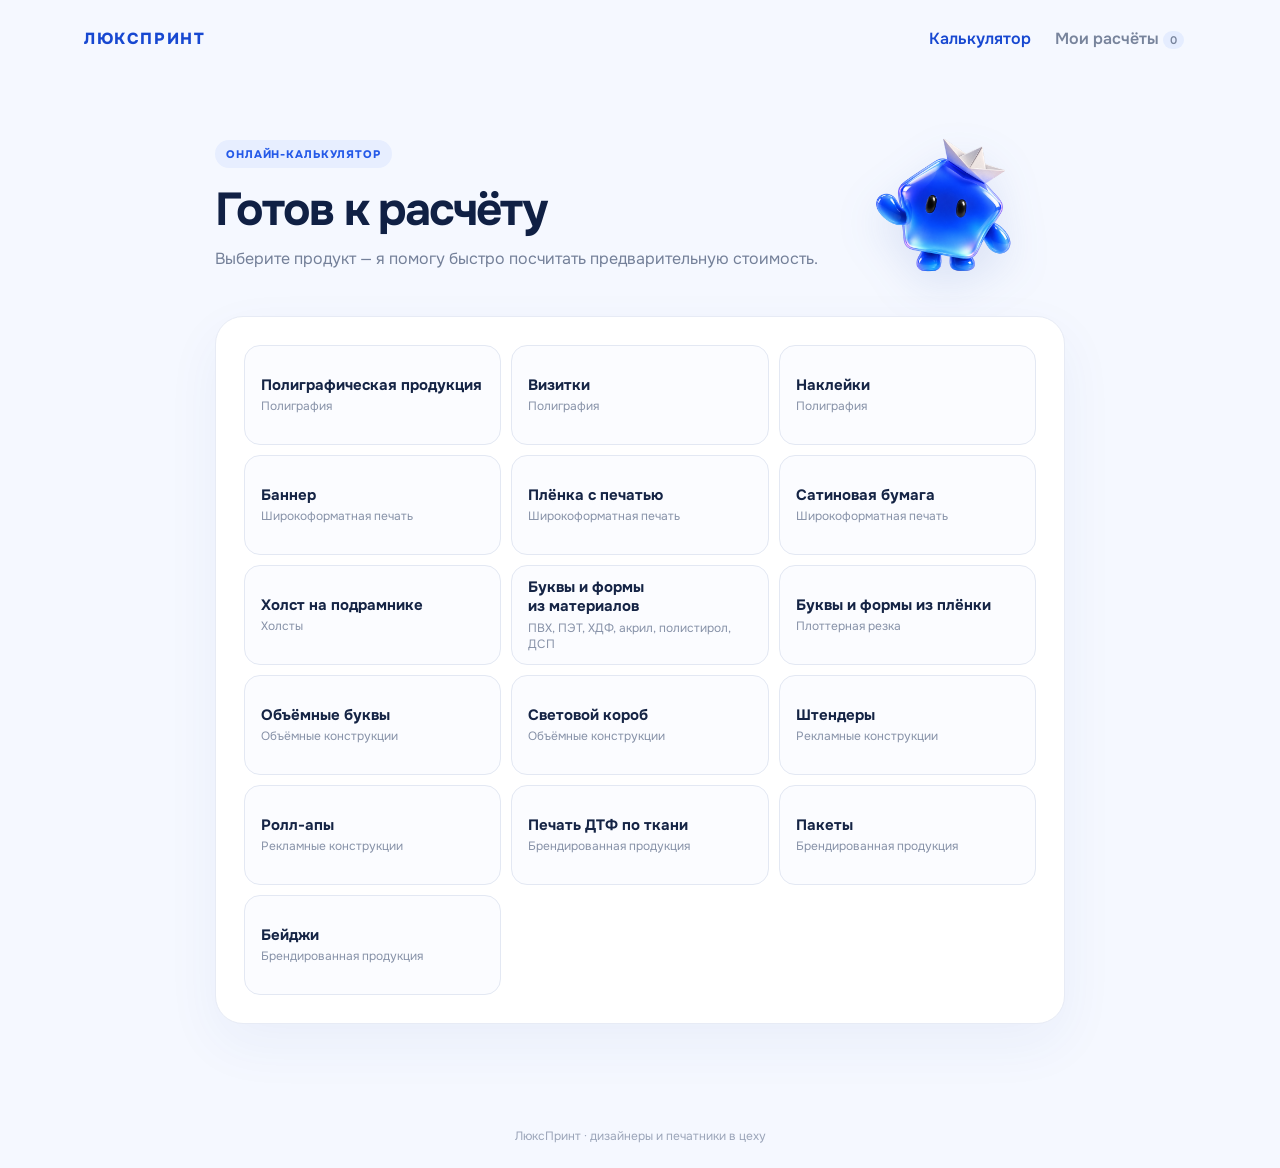
==== commit c819b47e: "Add SRA3 print-ready file requirements to product guide" ====
--- a/index.html
+++ b/index.html
@@ -35,7 +35,6 @@
       </div>
     </div>
   </div>
-  <p id="sraSidesHint" class="sraSidesHint"></p>
 </div>
 <div id="priceModeWrap" class="priceModeWrap hidden"><span>Тип цены</span><div class="priceModeSwitch"><button type="button" class="priceMode active" data-mode="retail">Розница</button><button type="button" class="priceMode" data-mode="wholesale">Опт</button></div></div><div id="canvasOptions" class="canvasOptions hidden"><div id="fixedSizeWrap"><label>Размер<select id="fixedSize"></select></label></div><div id="canvasPackagingWrap" class="canvasPackagingWrap hidden"><span class="canvasOptionTitle">Упаковка</span><label class="canvasPackagingToggle"><input id="canvasPackaging" type="checkbox"><span>Добавить упаковку</span><b id="canvasPackagingPrice"></b></label></div></div>
 <div id="measureControls" class="measureControls"><div id="dimensions"><div class="fields"><label>Ширина, <span class="unitLabel">м</span><input id="w" type="number" min=".01" step=".01" value="1"></label><b>×</b><label>Высота, <span class="unitLabel">м</span><input id="h" type="number" min=".01" step=".01" value="1"></label></div></div><div id="unitsField" class="unitsField"><span class="compactFieldLabel">Единицы измерения</span><div class="unitSwitch" role="group" aria-label="Единицы измерения"><button type="button" class="unit" data-unit="mm" aria-pressed="false">мм</button><button type="button" class="unit" data-unit="cm" aria-pressed="false">см</button><button type="button" class="unit active" data-unit="m" aria-pressed="true">м</button></div></div><label class="qty">Количество<input id="q" type="number" min="1" step="1" value="1"></label></div>
@@ -61,6 +60,15 @@
   </button>
   <div id="fileGuideContent" class="fileGuideContent hidden" role="region" aria-label="Требования к макету">
     <strong>Подготовка макета</strong>
+    <div id="fileGuideSra3" class="fileGuideSpecs hidden">
+      <dl>
+        <div><dt>Разрешение</dt><dd>300 dpi</dd></div>
+        <div><dt>Цветовой профиль</dt><dd>RGB</dd></div>
+        <div><dt>Формат файла</dt><dd>JPEG</dd></div>
+        <div><dt>Размер</dt><dd>В соответствии с изделием</dd></div>
+      </dl>
+      <p class="fileGuideSafeArea">Оставляйте отступ <b>5–8 мм</b> от края для важных элементов: логотипа, текста и фотографий.</p>
+    </div>
     <p id="fileGuideText">Требования к файлу будут добавлены позже.</p>
   </div>
 </aside></section></section>
--- a/style.css
+++ b/style.css
@@ -1,7 +1,7 @@
 *{box-sizing:border-box}html{scroll-behavior:smooth}body{margin:0;background:#f5f8ff;color:#102044;font-family:Onest,Arial,sans-serif}button,input,select{font:inherit}button{cursor:pointer}header{height:76px;max-width:1160px;margin:auto;padding:0 24px;display:flex;align-items:center;justify-content:space-between}.brand{font-weight:800;letter-spacing:.1em;color:#1748d1;text-decoration:none}.nav{border:0;background:transparent;padding:10px 12px;color:#78849c;font-weight:600}.nav.active{color:#1748d1}.nav span{background:#e5edff;border-radius:99px;padding:2px 7px;font-size:11px}main{max-width:1060px;margin:auto;padding:24px 24px 80px}.intro{display:grid;grid-template-columns:1fr 240px;align-items:center;max-width:850px;margin:10px auto 16px}.intro h1,.saved h1{font-size:46px;letter-spacing:-.045em;margin:12px 0 8px}.intro p,.saved p{color:#748099;margin:0;line-height:1.5}.pill{display:inline-block;padding:7px 11px;border-radius:99px;background:#e7eeff;color:#2459e8;font-size:11px;font-weight:800;letter-spacing:.08em;text-transform:uppercase}.mascot{height:190px;display:grid;place-items:center;position:relative}.gem{width:145px;height:132px;background:radial-gradient(circle at 34% 22%,#718dff 0,#1739c7 37%,#07196c 80%);clip-path:polygon(50% 0,94% 28%,82% 88%,50% 100%,18% 88%,6% 28%);filter:drop-shadow(0 18px 18px #173ca52d);position:relative}.gem:after{content:"";position:absolute;inset:6px;background:linear-gradient(130deg,#ffffff58,transparent 29%,transparent 67%,#65ddff44);clip-path:inherit}.gem span{position:absolute;z-index:2;top:54px;width:13px;height:24px;background:#05070d;border-radius:50%;box-shadow:inset 3px 2px 4px #ffffff32}.gem span:first-child{left:48px}.gem span:last-child{right:48px}.boat{position:absolute;z-index:3;top:9px;color:white;font-size:39px;letter-spacing:-12px;transform:rotate(-5deg);filter:drop-shadow(0 5px 4px #17307524)}.boat i{display:inline-block;width:0}.panel{max-width:850px;margin:auto;background:#fff;border:1px solid #e7ebf5;border-radius:28px;padding:28px;box-shadow:0 20px 55px #284d9e0e}.products{display:grid;grid-template-columns:repeat(3,1fr);gap:10px}.product{height:100px;text-align:left;border:1px solid #e3e8f3;background:#fbfcff;border-radius:16px;padding:16px;color:#2459e8;transition:.2s ease;display:flex;flex-direction:column;justify-content:center}.product:hover{border-color:#b9c9f2;background:linear-gradient(135deg,#f1f5ff 0%,#dfe8ff 100%);box-shadow:0 8px 20px #315ca814;transform:translateY(-1px)}.product:hover b{color:#123b91}.product:hover em{color:#6f82aa}.product b,.product em{display:block}.product b{font-size:15px;color:#152445;margin:0 0 4px;transition:.2s ease;line-height:1.25}.product em{font-size:12px;color:#8792a8;font-style:normal;transition:.2s ease}.hidden{display:none!important}.formhead{display:block;position:relative}.backProducts{display:block;max-width:850px;margin:0 auto 10px;border:1px solid #dbe4f5;background:#f4f7ff;color:#45669f;padding:9px 14px;border-radius:12px;text-align:left;font-weight:600;transition:.18s}.backProducts:hover{background:#e9f0ff;border-color:#c5d5f3;color:#2459e8}.formhead small{color:#2459e8;font-weight:800}.formhead h2{font-size:32px;margin:4px 0}.formhead p{color:#7b879e;margin:0 0 24px}.form>label,.form #variantWrap>label,.form #fixedSizeWrap>label{display:grid;gap:8px;margin-top:14px;color:#596680;font-size:13px;font-weight:600}input,select{width:100%;border:1px solid #dfe5f0;background:white;border-radius:13px;padding:13px;color:#17284e;outline:none;font-size:16px}input:focus,select:focus{border-color:#2459e8;box-shadow:0 0 0 3px #2459e812}.fields{display:grid;grid-template-columns:1fr 28px 1fr;align-items:end;gap:10px;margin-top:14px}.fields label{display:block;color:#596680;font-size:13px;font-weight:600}.fields label input{display:block;margin-top:8px}.fields>b{text-align:center;padding-bottom:14px;color:#a0a9ba}.qty{max-width:260px}.services{display:grid;gap:10px;margin-top:18px}.service{display:grid;grid-template-columns:auto 1fr 140px;align-items:center;gap:10px;background:#f8faff;border-radius:14px;padding:12px}.service input[type=checkbox]{width:18px}.service input[type=number]{padding:9px}.design{margin-top:18px;background:#edf3ff;border:1px solid #dbe7ff;border-radius:16px;padding:16px}.design>label{display:flex;align-items:center;gap:9px;font-weight:700}.design input[type=checkbox]{width:18px}.receipt{margin-top:20px;background:#f7f9fe;border-radius:18px;padding:20px}.receipt div{display:flex;justify-content:space-between;padding:7px 0;color:#65718a}.receipt b{color:#17284e}.receipt hr{border:0;border-top:1px solid #e1e7f2}.receipt .total{align-items:center;color:#17284e}.receipt strong{font-size:30px;color:#2459e8}.actions{display:grid;grid-template-columns:1fr 1.4fr;gap:10px;margin-top:16px}.primary,.secondary{border-radius:14px;padding:14px;font-weight:700}.primary{border:0;background:#2459e8;color:white}.secondary{border:1px solid #cdd9f6;background:white;color:#2459e8}.note{font-size:11px;color:#8c96aa;text-align:center}.savedHead{max-width:850px;margin:35px auto 22px}.savedHead h1{margin-bottom:4px}#savedList{max-width:850px;margin:auto;display:grid;gap:12px}.savedCard{background:white;border:1px solid #e5eaf4;border-radius:18px;padding:18px;display:grid;grid-template-columns:1fr auto;gap:12px}.savedCard h3{margin:0 0 5px}.savedCard p{font-size:13px}.savedCard strong{font-size:21px;color:#2459e8}.savedCard button{border:0;background:transparent;color:#9a6a74}.empty{padding:45px;text-align:center;background:white;border-radius:22px;color:#8893a7}footer{text-align:center;padding:24px;color:#9ba5b9;font-size:12px}@media(max-width:700px){header{height:auto;padding-top:18px;align-items:flex-start;gap:10px}nav{display:flex}.intro{grid-template-columns:1fr 130px}.intro h1,.saved h1{font-size:34px}.mascot{height:140px}.gem{width:105px;height:96px}.gem span{top:39px;width:10px;height:18px}.gem span:first-child{left:34px}.gem span:last-child{right:34px}.boat{top:7px;font-size:29px}.products{grid-template-columns:1fr 1fr}.panel{padding:18px}.formhead{grid-template-columns:1fr}.actions{grid-template-columns:1fr}.service{grid-template-columns:auto 1fr}.service input[type=number]{grid-column:2}.savedCard{grid-template-columns:1fr}}@media(max-width:430px){.intro{grid-template-columns:1fr}.mascot{height:125px}.products{grid-template-columns:1fr}.product{height:92px}.intro{text-align:center}.fields{grid-template-columns:1fr 20px 1fr}}.unitrow{display:flex;align-items:center;justify-content:space-between;margin-top:14px;color:#596680;font-size:13px;font-weight:600}.unitSwitch{display:flex;padding:3px;background:#f1f5fd;border-radius:11px}.unitSwitch .unit{border:0;background:transparent;color:#7a879f;padding:7px 13px;border-radius:8px;font-weight:700}.unitSwitch .unit.active{background:#fff;color:#2459e8;box-shadow:0 2px 8px #274d9d18}.unitLabel{display:inline}
 /* Compact banner controls */
 .variantChips{display:flex;flex-wrap:wrap;gap:8px;margin-top:2px}
-.variantChip{border:1px solid #dfe5f0;background:#f8faff;color:#596680;border-radius:12px;padding:10px 14px;font-weight:600}
+.variantChip{border:1px solid #dfe5f0;background:#f8faff;color:#596680;font-weight:600}
 .variantChip:hover{border-color:#9bb2ef}
 .variantChip.active{border-color:#2459e8;background:#edf3ff;color:#2459e8;box-shadow:0 0 0 2px #2459e80d}
 .service span>b,.service span>small,.service .eyeletResult{display:block}
@@ -395,15 +395,11 @@
 #form .sra3Selectors select{width:100%;min-width:0}
 .sraSideChips{display:flex;align-items:stretch;gap:8px;min-height:var(--calc-field-height)}
 .sraSideChip{
-  flex:1 1 0;
+  flex:0 0 auto;
   min-width:0;
-  padding:9px 12px;
-  border-radius:var(--calc-field-radius);
   border:1px solid #dfe5f0;
   color:#65738c;
   background:#f8faff;
-  font-size:13px;
-  font-weight:600;
   white-space:nowrap;
   cursor:pointer;
 }
@@ -421,7 +417,8 @@
 /* Compact horizontal yield readout with values to the right */
 .sra3Summary{
   width:100%;
-  max-width:none;
+  max-width:590px;
+  margin-right:auto;
   margin-top:16px;
   padding:14px 16px;
   border:1px solid #dae4f7;
@@ -442,10 +439,10 @@
   min-width:0;
 }
 .sra3ResultStats>div+div{border-left:1px solid #dce5f5;padding-left:18px}
-.sra3ResultStats span{font-size:12px;color:#75839d;line-height:1.35}
+.sra3ResultStats>div>span{font-size:12px;color:#75839d;line-height:1.35}
 .sra3ResultStats strong{
   flex-shrink:0;
-  font-size:23px;
+  font-size:21px;
   color:#2459e8;
   line-height:1.25;
   white-space:nowrap;
@@ -466,6 +463,13 @@
   .sra3Selectors>label{max-width:none}
   .sraSidesField{max-width:none}
 }
+/* Follow the responsive size fields so both rows end on the same edge. */
+@media(max-width:760px) and (min-width:401px){
+  .sra3Summary{max-width:300px}
+}
+@media(max-width:400px){
+  .sra3Summary{max-width:100%}
+}
 @media(max-width:580px){
   .sra3ResultStats{grid-template-columns:minmax(0,1fr);gap:10px}
   .sra3ResultStats>div+div{
@@ -473,7 +477,7 @@
     border-top:1px solid #e2e9f7;
     padding:10px 0 0;
   }
-  .sra3ResultStats strong{font-size:21px}
+  .sra3ResultStats strong{font-size:19px}
 }
 @media(max-width:380px){
   .sraSideChips{flex-wrap:wrap}
@@ -780,8 +784,7 @@
 .hardTypeChips{display:flex;gap:8px;flex-wrap:wrap}
 .hardTypeChip{
   border:1px solid #dfe5f0;background:#f8faff;color:#596680;
-  border-radius:var(--calc-field-radius,14px);padding:10px 14px;
-  font-size:14px;font-weight:600;cursor:pointer;
+  font-weight:600;cursor:pointer;
 }
 .hardTypeChip:hover{border-color:#9bb2ef}
 .hardTypeChip.active{
@@ -873,3 +876,208 @@
   #form .design{padding:7px 9px}
   #form .design .designToggle{font-size:13px}
 }
+
+/* Lighter product detail headers across the entire calculator.
+   Keep category/description nodes for product state, but do not display them. */
+#form .formhead #category,
+#form .formhead #comment{
+  display:none;
+}
+#form .formhead{
+  margin:0 0 3px;
+}
+#form .formhead #productName{
+  margin:0;
+  font-size:26px;
+  font-weight:700;
+  letter-spacing:-.025em;
+  line-height:1.2;
+  color:#102044;
+  text-wrap:balance;
+}
+@media(max-width:700px){
+  #form .formhead #productName{
+    font-size:23px;
+    line-height:1.23;
+  }
+}
+
+/* Shared vertical rhythm: more breathing room between product sections. */
+#form > #hardTypeWrap{
+  margin-top:22px;
+}
+#form > #variantWrap > label,
+#form > .sra3Options,
+#form > .canvasOptions,
+#form > .measureControls{
+  margin-top:22px;
+}
+#form > .sra3Summary,
+#form > .services{
+  margin-top:24px;
+}
+#form .services .bannerExtras{
+  margin-top:0;
+}
+#form > .receipt{
+  margin-top:28px;
+}
+#form > .actions{
+  margin-top:22px;
+}
+/* Design request without its former pill: just the checkbox, caption and help icon. */
+#form > .design{
+  display:flex;
+  align-items:center;
+  gap:8px;
+  width:fit-content;
+  max-width:100%;
+  margin-top:24px;
+  padding:0;
+  border:0;
+  border-radius:0;
+  background:transparent;
+  box-shadow:none;
+}
+#form > .design .designToggle{
+  gap:8px;
+}
+@media(max-width:620px){
+  #form > #hardTypeWrap,
+  #form > #variantWrap > label,
+  #form > .sra3Options,
+  #form > .canvasOptions,
+  #form > .measureControls{
+    margin-top:20px;
+  }
+  #form > .sra3Summary,
+  #form > .services,
+  #form > .design{
+    margin-top:22px;
+  }
+  #form > .receipt{margin-top:24px}
+  #form > .actions{margin-top:20px}
+}
+
+/* One chip sizing system for every product: film, banners, cards, hard materials,
+   volume letters, and polygraphic print sides. Layout widths stay contextual. */
+#form :is(.variantChip,.sraSideChip,.hardTypeChip){
+  box-sizing:border-box;
+  display:inline-flex;
+  align-items:center;
+  justify-content:center;
+  min-height:var(--calc-field-height);
+  padding:9px 16px;
+  border-radius:var(--calc-field-radius);
+  font-size:14px;
+  font-weight:600;
+  line-height:1.3;
+  text-align:center;
+}
+@media(max-width:430px){
+  #form :is(.variantChip,.hardTypeChip){
+    white-space:normal;
+  }
+}
+
+/* Consistently softly rounded checkboxes across all calculator cards. */
+#form input[type="checkbox"]{
+  -webkit-appearance:none;
+  appearance:none;
+  border:1.5px solid #8f9aad;
+  border-radius:5px;
+  background:#fff;
+  background-position:center;
+  background-repeat:no-repeat;
+  background-size:13px 13px;
+  box-shadow:none;
+  transition:border-color .15s ease, background-color .15s ease;
+}
+#form input[type="checkbox"]:checked{
+  border-color:#2459e8;
+  background-color:#2459e8;
+  background-image:url("data:image/svg+xml,%3Csvg%20xmlns='http://www.w3.org/2000/svg'%20viewBox='0%200%2020%2020'%3E%3Cpath%20d='M4%2010l4%204%208-9'%20fill='none'%20stroke='%23fff'%20stroke-width='2.7'%20stroke-linecap='round'%20stroke-linejoin='round'/%3E%3C/svg%3E");
+}
+#form input[type="checkbox"]:focus-visible{
+  outline:2px solid #2459e8;
+  outline-offset:3px;
+}
+@media(forced-colors:active){
+  #form input[type="checkbox"]{
+    appearance:auto;
+    -webkit-appearance:checkbox;
+    background-image:none;
+  }
+}
+
+/* Dedicated, collapsible SRA3 print preparation guidance in the side gutter. */
+.fileGuide.fileGuideWithSpecs{
+  width:248px;
+  right:-260px;
+}
+.fileGuide.fileGuideWithSpecs .fileGuideContent{
+  position:relative;
+  top:auto;
+  right:auto;
+  width:100%;
+  max-width:100%;
+  margin-top:10px;
+  padding:15px;
+  box-shadow:0 8px 26px #1a376c0c;
+}
+.fileGuideSpecs dl{
+  margin:0;
+  display:grid;
+  gap:0;
+}
+.fileGuideSpecs dl>div{
+  display:grid;
+  grid-template-columns:1fr auto;
+  align-items:start;
+  gap:8px;
+  padding:8px 0;
+  border-bottom:1px solid #e8edf7;
+}
+.fileGuideSpecs dt{
+  font-size:12px;
+  color:#7a88a1;
+}
+.fileGuideSpecs dd{
+  margin:0;
+  font-size:12px;
+  font-weight:700;
+  color:#1b3569;
+  text-align:right;
+}
+.fileGuideSpecs dl>div:last-child{
+  grid-template-columns:1fr;
+}
+.fileGuideSpecs dl>div:last-child dd{
+  text-align:left;
+}
+.fileGuideSpecs .fileGuideSafeArea{
+  margin:12px 0 0;
+  color:#526688;
+  font-size:12px;
+  line-height:1.5;
+}
+.fileGuideSpecs .fileGuideSafeArea b{color:#2459e8}
+@media(max-width:1460px){
+  .fileGuide.fileGuideWithSpecs{
+    position:relative;
+    top:auto;
+    right:auto;
+    width:100%;
+    margin-top:17px;
+    display:flex;
+    flex-direction:column;
+    align-items:flex-end;
+  }
+  .fileGuide.fileGuideWithSpecs .fileGuideButton{width:auto;max-width:248px}
+  .fileGuide.fileGuideWithSpecs .fileGuideContent{width:300px;max-width:100%}
+}
+@media(max-width:450px){
+  .fileGuide.fileGuideWithSpecs{align-items:stretch}
+  .fileGuide.fileGuideWithSpecs .fileGuideButton{width:100%;max-width:none}
+  .fileGuide.fileGuideWithSpecs .fileGuideContent{width:100%}
+}
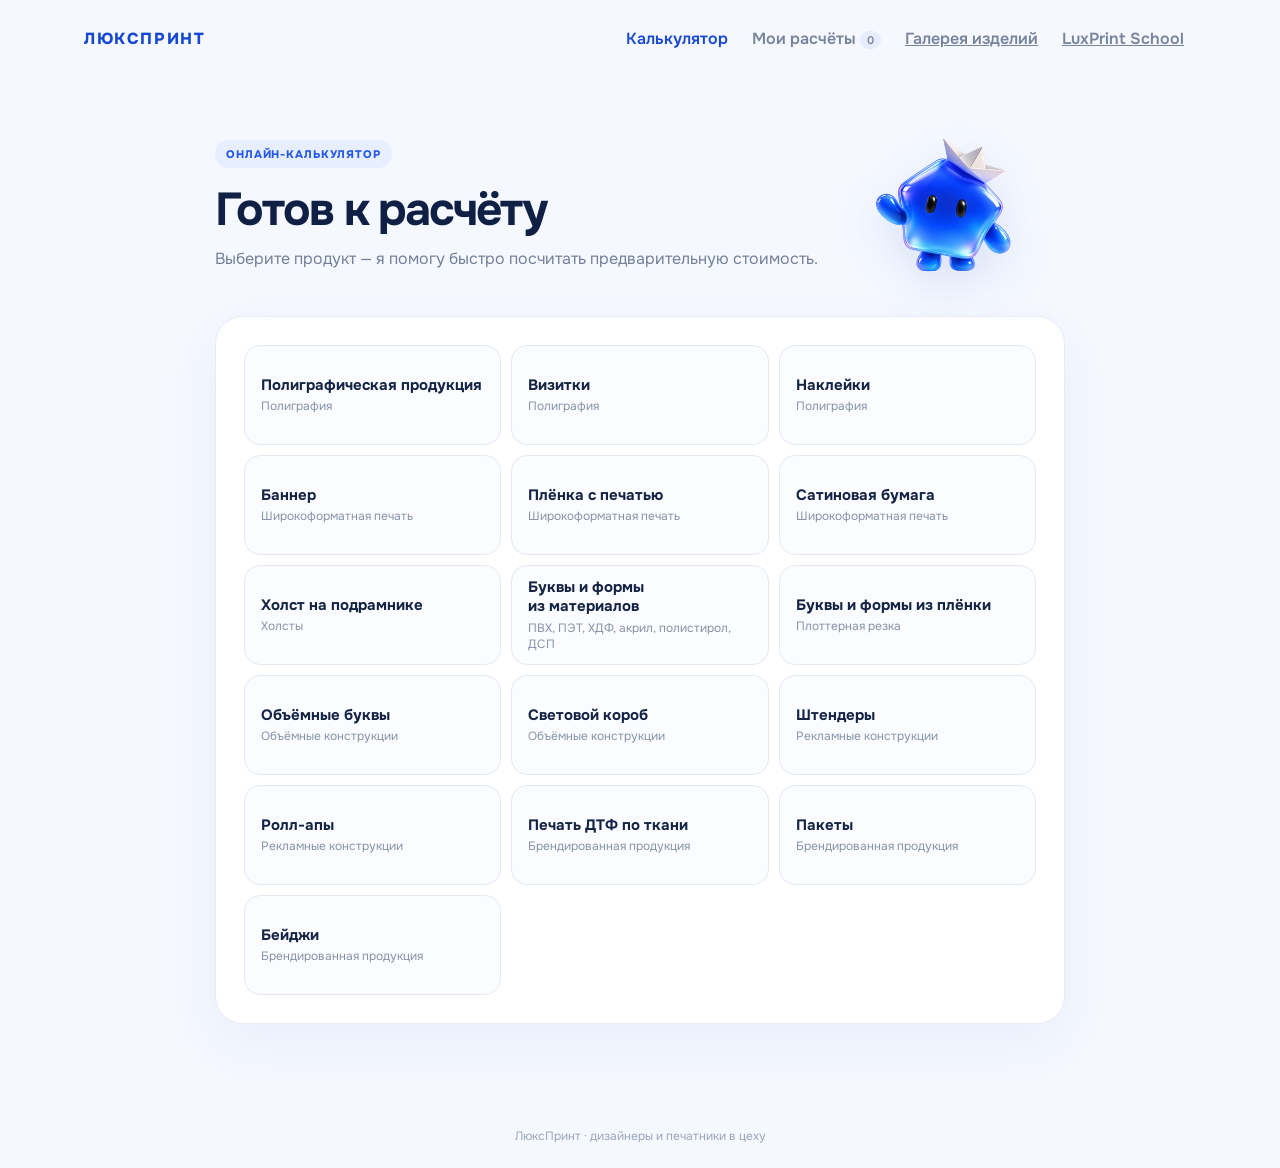
==== commit 3c3cfa86: "Link gallery and school from calculator navigation" ====
--- a/index.html
+++ b/index.html
@@ -1,5 +1,5 @@
 <!doctype html><html lang="ru"><head><meta charset="UTF-8"><meta name="viewport" content="width=device-width,initial-scale=1"><title>Калькулятор печати — ЛюксПринт</title><link rel="preconnect" href="https://fonts.googleapis.com"><link rel="preconnect" href="https://fonts.gstatic.com" crossorigin><link href="https://fonts.googleapis.com/css2?family=Onest:wght@400;500;600;700;800&display=swap" rel="stylesheet"><link rel="stylesheet" href="style.css"></head><body>
-<header><a class="brand" href="#">ЛЮКСПРИНТ</a><nav><button id="calcTab" class="nav active">Калькулятор</button><button id="savedTab" class="nav">Мои расчёты <span id="savedCount">0</span></button></nav></header>
+<header><a class="brand" href="#">ЛЮКСПРИНТ</a><nav><button id="calcTab" class="nav active">Калькулятор</button><button id="savedTab" class="nav">Мои расчёты <span id="savedCount">0</span></button><a class="nav explore-nav" href="gallery.html">Галерея изделий</a><a class="nav explore-nav" href="school.html">LuxPrint School</a></nav></header>
 <main><section id="calculatorView">
 <div class="intro"><div><span class="pill">онлайн-калькулятор</span><h1>Готов к расчёту</h1><p>Выберите продукт — я помогу быстро посчитать предварительную стоимость.</p></div><div class="mascot"><img class="mascotImg" src="Глянцевый%20синий%20маскот%20в%20бумажной%20лодочке.png" alt="Маскот ЛюксПринт"></div></div>
 <button id="backProducts" class="backProducts hidden">← Все продукты</button><section class="panel"><div class="products" id="products"></div>
@@ -65,10 +65,10 @@
         <div><dt>Разрешение</dt><dd>300 dpi</dd></div>
         <div><dt>Цветовой профиль</dt><dd>RGB</dd></div>
         <div><dt>Формат файла</dt><dd>JPEG</dd></div>
-        <div><dt>Размер</dt><dd>В соответствии с изделием</dd></div>
       </dl>
       <p class="fileGuideSafeArea">Оставляйте отступ <b>5–8 мм</b> от края для важных элементов: логотипа, текста и фотографий.</p>
     </div>
+    <div id="fileGuideExtraSpecs" class="fileGuideSpecs hidden"></div>
     <p id="fileGuideText">Требования к файлу будут добавлены позже.</p>
   </div>
 </aside></section></section>
--- a/style.css
+++ b/style.css
@@ -36,7 +36,7 @@
 .backProducts{position:absolute;left:calc(50% - 585px);margin-top:18px;width:max-content;z-index:3}
 }
 
-.productNote{margin-top:14px;padding:12px 14px;border:1px solid #e1e8f6;background:#f8faff;border-radius:13px;color:#64728d;font-size:12px;line-height:1.5}
+.productNote{margin-top:14px;padding:12px 14px;border:1px solid #e1e8f6;background:#f8faff;border-radius:13px;color:#64728d;font-size:12px;line-height:1.5;white-space:pre-line}
 .productNote::before{content:"Важно";display:block;margin-bottom:3px;color:#345b9f;font-weight:700}
 
 /* Unified control geometry */
@@ -487,9 +487,9 @@
 .panel{position:relative}
 .fileGuide{
   position:absolute;
-  top:26px;
-  right:-181px;
-  width:169px;
+  top:0;
+  right:-272px;
+  width:260px;
   z-index:5;
 }
 .fileGuideButton{
@@ -497,16 +497,21 @@
   border:1px solid #dbe4f5;
   background:#f4f7ff;
   border-radius:14px;
-  padding:9px 10px;
+  padding:9px 8px;
   display:flex;
   align-items:center;
-  gap:7px;
+  gap:6px;
+  white-space:nowrap;
   text-align:left;
   color:#45669f;
   font-size:11px;
   line-height:1.35;
   font-weight:700;
   box-shadow:0 4px 16px #284d9e0a;
+}
+.fileGuideButton>span:nth-child(2){
+  white-space:nowrap;
+  min-width:0;
 }
 .fileGuideButton:hover,.fileGuideButton[aria-expanded="true"]{
   background:#e9f0ff;
@@ -523,40 +528,61 @@
   border-radius:50%;
   font-size:12px;
 }
-.fileGuideChevron{margin-left:auto;font-size:15px}
+.fileGuideChevron{
+  display:grid;
+  place-items:center;
+  flex:0 0 14px;
+  width:14px;
+  height:14px;
+  margin-left:auto;
+  margin-right:10px;
+  font-size:0;
+}
+.fileGuideChevron::after{
+  content:"";
+  display:block;
+  width:5px;
+  height:5px;
+  border-right:1.75px solid currentColor;
+  border-bottom:1.75px solid currentColor;
+  transform:translateY(-3px) rotate(45deg);
+}
 .fileGuideContent{
-  position:absolute;
-  top:calc(100% + 8px);
-  right:0;
-  width:285px;
-  max-width:min(285px,calc(100vw - 30px));
-  padding:16px;
+  position:relative;
+  top:auto;
+  right:auto;
+  width:100%;
+  max-width:100%;
+  margin-top:10px;
+  padding:15px;
   border:1px solid #dbe4f5;
   border-radius:14px;
   background:white;
-  box-shadow:0 16px 38px #1a376c1e;
+  box-shadow:0 8px 26px #1a376c0c;
   color:#17284e;
   font-size:13px;
   line-height:1.5;
 }
 .fileGuideContent strong{display:block;margin-bottom:7px}
 .fileGuideContent p{margin:0;color:#647797}
-@media(max-width:1250px){
+@media(max-width:1460px){
   .fileGuide{
     position:relative;
     top:auto;
     right:auto;
-    width:auto;
-    margin-top:15px;
+    width:100%;
+    margin-top:17px;
     display:flex;
-    justify-content:flex-end;
-  }
-  .fileGuideButton{width:auto;max-width:240px}
-  .fileGuideContent{top:calc(100% + 7px);right:0}
+    flex-direction:column;
+    align-items:flex-end;
+  }
+  .fileGuideButton{width:260px;max-width:100%}
+  .fileGuideContent{width:260px;max-width:100%}
 }
 @media(max-width:450px){
-  .fileGuide{justify-content:stretch}
-  .fileGuideButton{max-width:none;width:100%}
+  .fileGuide{align-items:stretch}
+  .fileGuideButton{width:100%;max-width:none}
+  .fileGuideContent{width:100%}
 }
 
 /* Banner finishing bar: aligned checkboxes with a non-shifting eyelet note. */
@@ -1012,8 +1038,27 @@
 
 /* Dedicated, collapsible SRA3 print preparation guidance in the side gutter. */
 .fileGuide.fileGuideWithSpecs{
-  width:248px;
-  right:-260px;
+  top:0;
+  width:260px;
+  right:-272px;
+}
+.fileGuide.fileGuideWithSpecs .fileGuideButton{
+  width:100%;
+  max-width:100%;
+  padding:9px 8px;
+  gap:6px;
+  white-space:nowrap;
+}
+.fileGuide.fileGuideWithSpecs .fileGuideButton>span:nth-child(2){
+  white-space:nowrap;
+  min-width:0;
+}
+/* Optical breathing room for the guide's chevron, without changing button width. */
+.fileGuide.fileGuideWithSpecs .fileGuideChevron{
+  margin-right:10px;
+}
+.fileGuide.fileGuideWithSpecs .fileGuideChevron::after{
+  transform:translateY(-3px) rotate(45deg);
 }
 .fileGuide.fileGuideWithSpecs .fileGuideContent{
   position:relative;
@@ -1048,12 +1093,6 @@
   font-weight:700;
   color:#1b3569;
   text-align:right;
-}
-.fileGuideSpecs dl>div:last-child{
-  grid-template-columns:1fr;
-}
-.fileGuideSpecs dl>div:last-child dd{
-  text-align:left;
 }
 .fileGuideSpecs .fileGuideSafeArea{
   margin:12px 0 0;
@@ -1073,11 +1112,27 @@
     flex-direction:column;
     align-items:flex-end;
   }
-  .fileGuide.fileGuideWithSpecs .fileGuideButton{width:auto;max-width:248px}
-  .fileGuide.fileGuideWithSpecs .fileGuideContent{width:300px;max-width:100%}
+  .fileGuide.fileGuideWithSpecs .fileGuideButton{
+    width:260px;
+    max-width:100%;
+    margin-right:0;
+  }
+  .fileGuide.fileGuideWithSpecs .fileGuideContent{
+    width:260px;
+    max-width:100%;
+  }
 }
 @media(max-width:450px){
   .fileGuide.fileGuideWithSpecs{align-items:stretch}
-  .fileGuide.fileGuideWithSpecs .fileGuideButton{width:100%;max-width:none}
+  .fileGuide.fileGuideWithSpecs .fileGuideButton{width:100%;max-width:none;margin-right:0}
   .fileGuide.fileGuideWithSpecs .fileGuideContent{width:100%}
 }
+
+/* Optional material-specific heading in the artwork preparation list. */
+.fileGuideSpecs .fileGuideLead{
+  margin:0 0 7px;
+  color:#17284e;
+  font-size:12px;
+  font-weight:700;
+  line-height:1.4;
+}
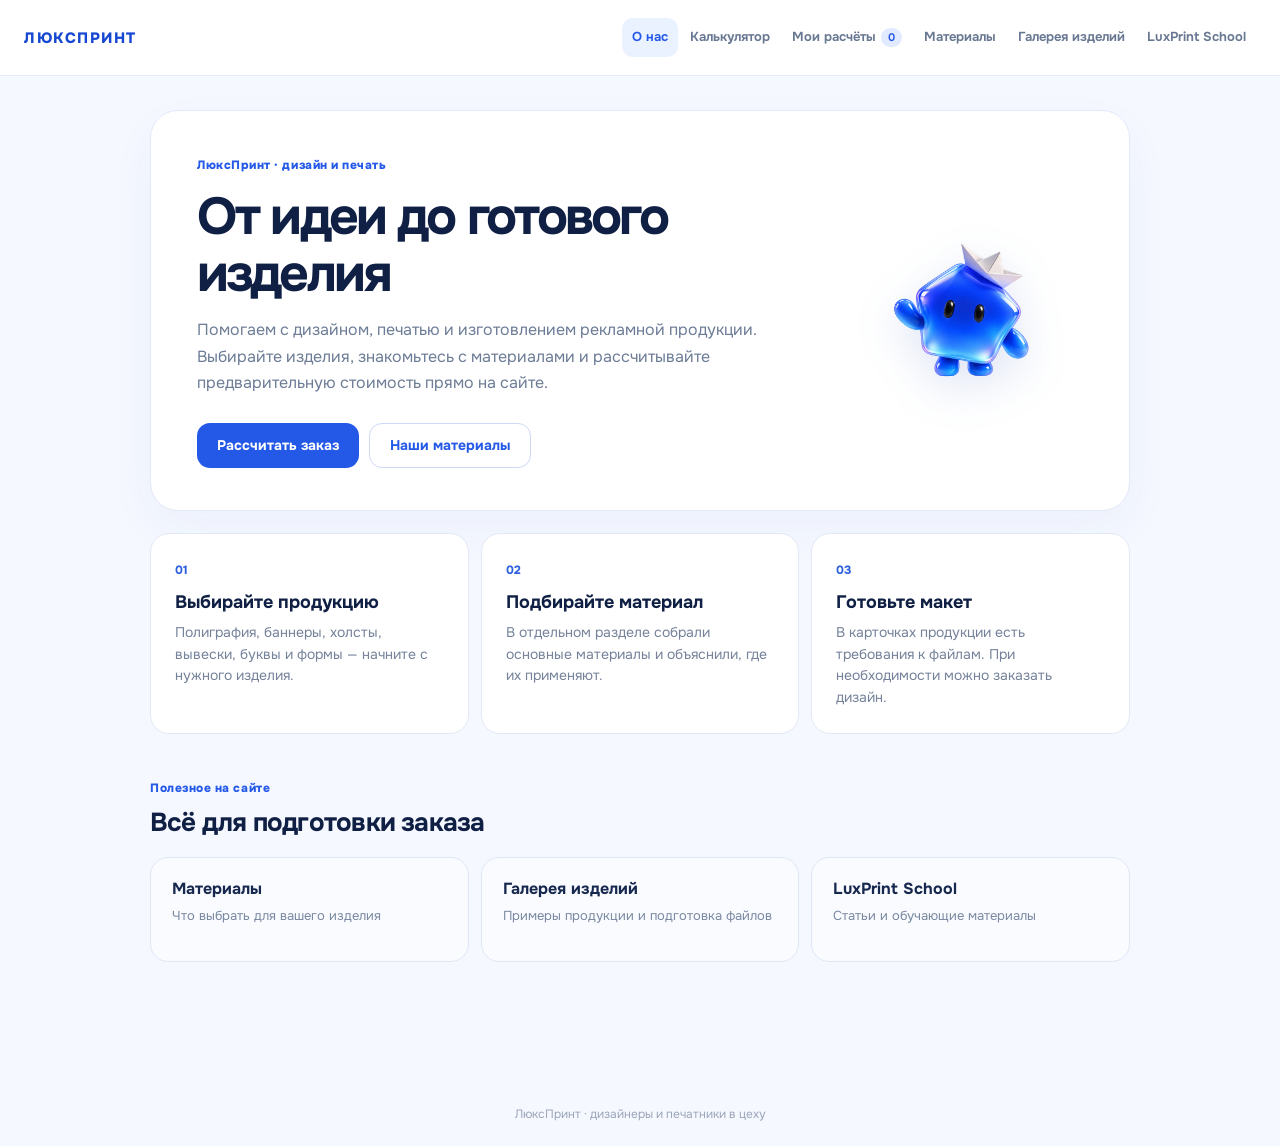
==== commit 59c62852: "Add home/about and materials directory with consistent site-wide navigation" ====
--- a/index.html
+++ b/index.html
@@ -1,6 +1,33 @@
-<!doctype html><html lang="ru"><head><meta charset="UTF-8"><meta name="viewport" content="width=device-width,initial-scale=1"><title>Калькулятор печати — ЛюксПринт</title><link rel="preconnect" href="https://fonts.googleapis.com"><link rel="preconnect" href="https://fonts.gstatic.com" crossorigin><link href="https://fonts.googleapis.com/css2?family=Onest:wght@400;500;600;700;800&display=swap" rel="stylesheet"><link rel="stylesheet" href="style.css"></head><body>
-<header><a class="brand" href="#">ЛЮКСПРИНТ</a><nav><button id="calcTab" class="nav active">Калькулятор</button><button id="savedTab" class="nav">Мои расчёты <span id="savedCount">0</span></button><a class="nav explore-nav" href="gallery.html">Галерея изделий</a><a class="nav explore-nav" href="school.html">LuxPrint School</a></nav></header>
-<main><section id="calculatorView">
+<!doctype html><html lang="ru"><head><meta charset="UTF-8"><meta name="viewport" content="width=device-width,initial-scale=1"><title>ЛюксПринт — дизайн, печать и рекламная продукция</title><link rel="preconnect" href="https://fonts.googleapis.com"><link rel="preconnect" href="https://fonts.gstatic.com" crossorigin><link href="https://fonts.googleapis.com/css2?family=Onest:wght@400;500;600;700;800&display=swap" rel="stylesheet"><link rel="stylesheet" href="style.css"></head><body>
+<header class="site-header"><a class="brand" href="index.html#about">ЛЮКСПРИНТ</a><nav class="site-nav" aria-label="Основное меню"><button id="aboutTab" class="nav active" type="button">О нас</button><button id="calcTab" class="nav" type="button">Калькулятор</button><button id="savedTab" class="nav" type="button">Мои расчёты <span id="savedCount" class="nav-count">0</span></button><a class="nav" href="materials.html">Материалы</a><a class="nav" href="gallery.html">Галерея изделий</a><a class="nav" href="school.html">LuxPrint School</a></nav></header>
+<main><section id="aboutView" class="about-view">
+  <div class="about-hero">
+    <div class="about-intro">
+      <span class="about-eyebrow">ЛюксПринт · дизайн и печать</span>
+      <h1>От идеи до готового изделия</h1>
+      <p>Помогаем с дизайном, печатью и изготовлением рекламной продукции. Выбирайте изделия, знакомьтесь с материалами и рассчитывайте предварительную стоимость прямо на сайте.</p>
+      <div class="about-hero-actions">
+        <button type="button" class="primary" id="aboutStartCalc">Рассчитать заказ</button>
+        <a class="secondary" href="materials.html">Наши материалы</a>
+      </div>
+    </div>
+    <div class="about-mascot" aria-hidden="true"><img src="Глянцевый%20синий%20маскот%20в%20бумажной%20лодочке.png" alt=""></div>
+  </div>
+  <section class="about-steps" aria-label="Как мы помогаем">
+    <div class="about-step"><span>01</span><h2>Выбирайте продукцию</h2><p>Полиграфия, баннеры, холсты, вывески, буквы и формы — начните с нужного изделия.</p></div>
+    <div class="about-step"><span>02</span><h2>Подбирайте материал</h2><p>В отдельном разделе собрали основные материалы и объяснили, где их применяют.</p></div>
+    <div class="about-step"><span>03</span><h2>Готовьте макет</h2><p>В карточках продукции есть требования к файлам. При необходимости можно заказать дизайн.</p></div>
+  </section>
+  <section class="about-links-section">
+    <div><span class="about-eyebrow">Полезное на сайте</span><h2>Всё для подготовки заказа</h2></div>
+    <div class="about-link-grid">
+      <a href="materials.html"><strong>Материалы</strong><span>Что выбрать для вашего изделия</span></a>
+      <a href="gallery.html"><strong>Галерея изделий</strong><span>Примеры продукции и подготовка файлов</span></a>
+      <a href="school.html"><strong>LuxPrint School</strong><span>Статьи и обучающие материалы</span></a>
+    </div>
+  </section>
+</section>
+<section id="calculatorView" class="hidden">
 <div class="intro"><div><span class="pill">онлайн-калькулятор</span><h1>Готов к расчёту</h1><p>Выберите продукт — я помогу быстро посчитать предварительную стоимость.</p></div><div class="mascot"><img class="mascotImg" src="Глянцевый%20синий%20маскот%20в%20бумажной%20лодочке.png" alt="Маскот ЛюксПринт"></div></div>
 <button id="backProducts" class="backProducts hidden">← Все продукты</button><section class="panel"><div class="products" id="products"></div>
 <div id="form" class="form hidden"><div class="formhead"><div><small id="category"></small><h2 id="productName"></h2><p id="comment"></p></div></div>
--- a/style.css
+++ b/style.css
@@ -1136,3 +1136,146 @@
   font-weight:700;
   line-height:1.4;
 }
+
+/* Navigation links to new learning pages */
+header nav .explore-nav{display:inline-flex;align-items:center;text-decoration:none;white-space:nowrap}
+@media(max-width:700px){header{height:auto;min-height:76px;flex-wrap:wrap;gap:10px;padding-top:14px;padding-bottom:14px}header nav{display:flex;flex-wrap:wrap;gap:4px}}
+
+/* Shared navigation for every page: same order and sizing regardless of section. */
+.site-header,
+.explore-header.site-header{
+  box-sizing:border-box;
+  max-width:none;
+  width:100%;
+  min-height:76px;
+  height:auto;
+  margin:0;
+  padding:13px max(24px,calc((100vw - 1240px)/2));
+  display:flex;
+  align-items:center;
+  justify-content:space-between;
+  gap:18px;
+  background:#fff;
+  border-bottom:1px solid #e5ebf6;
+}
+.site-header .brand{flex:0 0 auto;font-size:15px;white-space:nowrap}
+.site-header .site-nav{
+  display:flex;
+  align-items:center;
+  justify-content:flex-end;
+  flex-wrap:nowrap;
+  gap:2px;
+  min-width:0;
+}
+.site-header .site-nav .nav{
+  display:inline-flex;
+  align-items:center;
+  justify-content:center;
+  gap:5px;
+  flex:0 0 auto;
+  min-height:39px;
+  padding:9px 10px;
+  border:0;
+  border-radius:11px;
+  background:transparent;
+  color:#697892;
+  font-family:inherit;
+  font-weight:650;
+  font-size:13px;
+  line-height:1.25;
+  text-decoration:none;
+  white-space:nowrap;
+  cursor:pointer;
+}
+.site-header .site-nav .nav:hover{background:#f1f5fd;color:#2459e8}
+.site-header .site-nav .nav.active,
+.site-header .site-nav .nav[aria-current="page"]{background:#eaf1ff;color:#2459e8}
+.site-header .site-nav .nav-count{
+  display:inline-grid;
+  place-items:center;
+  min-width:21px;
+  height:19px;
+  padding:0 4px;
+  background:#e1eaff;
+  color:#2459e8;
+  border-radius:12px;
+  font-size:11px;
+}
+@media(max-width:1070px){
+  .site-header,.explore-header.site-header{
+    gap:8px;
+    flex-wrap:wrap;
+    justify-content:flex-start;
+    padding:12px 20px;
+  }
+  .site-header .site-nav{
+    width:100%;
+    justify-content:flex-start;
+    overflow-x:auto;
+    flex-wrap:nowrap;
+    -webkit-overflow-scrolling:touch;
+    scrollbar-width:thin;
+    padding-bottom:3px;
+  }
+}
+@media(max-width:430px){
+  .site-header,.explore-header.site-header{padding:11px 14px}
+  .site-header .site-nav .nav{font-size:12px;padding:8px 9px}
+}
+/* Homepage with restrained typography and simple routes into the site. */
+.about-view{max-width:980px;margin:10px auto 40px}
+.about-hero{
+  display:grid;
+  grid-template-columns:minmax(0,1fr) 240px;
+  align-items:center;
+  gap:20px;
+  min-height:355px;
+  padding:42px 46px;
+  border:1px solid #e2e9f7;
+  border-radius:28px;
+  background:#fff;
+  box-shadow:0 18px 48px #284d9e0b;
+}
+.about-eyebrow{font-size:12px;font-weight:800;letter-spacing:.045em;color:#2459e8}
+.about-intro h1{
+  max-width:550px;
+  margin:15px 0;
+  font-size:clamp(32px,4.2vw,52px);
+  line-height:1.09;
+  letter-spacing:-.055em;
+}
+.about-intro p{max-width:580px;margin:0;color:#6c7c96;line-height:1.65;font-size:16px}
+.about-hero-actions{display:flex;flex-wrap:wrap;gap:10px;margin-top:26px}
+.about-hero-actions .primary,.about-hero-actions .secondary{
+  display:inline-flex;align-items:center;justify-content:center;
+  min-height:45px;padding:11px 20px;border-radius:13px;
+  text-decoration:none;font-size:14px;
+}
+.about-mascot{display:flex;justify-content:center}
+.about-mascot img{display:block;width:210px;max-width:100%;height:210px;object-fit:contain;filter:drop-shadow(0 14px 22px #3159b526)}
+.about-steps{display:grid;grid-template-columns:repeat(3,minmax(0,1fr));gap:12px;margin:22px 0 42px}
+.about-step{padding:24px;border:1px solid #e2e9f6;border-radius:19px;background:#fff}
+.about-step>span{font-size:12px;font-weight:750;color:#2e61df}
+.about-step h2{margin:12px 0 8px;font-size:18px;line-height:1.3}
+.about-step p{margin:0;color:#75829a;font-size:14px;line-height:1.55}
+.about-links-section h2{font-size:26px;margin:9px 0 18px;letter-spacing:-.03em}
+.about-link-grid{display:grid;grid-template-columns:repeat(3,minmax(0,1fr));gap:12px}
+.about-link-grid a{
+  display:flex;flex-direction:column;gap:8px;
+  min-height:105px;padding:20px 21px;border:1px solid #dfe7f6;
+  border-radius:18px;background:#f9fbff;color:#17284e;text-decoration:none
+}
+.about-link-grid a:hover{border-color:#91aff3;background:#eff5ff}
+.about-link-grid strong{font-size:16px}
+.about-link-grid span{font-size:13px;color:#7a88a1}
+@media(max-width:750px){
+  .about-hero{grid-template-columns:minmax(0,1fr) 110px;min-height:0;padding:29px 24px;gap:8px}
+  .about-mascot img{width:115px;height:132px}
+  .about-steps,.about-link-grid{grid-template-columns:1fr}
+  .about-step{padding:20px}
+}
+@media(max-width:460px){
+  .about-hero{grid-template-columns:1fr}
+  .about-mascot{display:none}
+  .about-intro p{font-size:14px}
+}
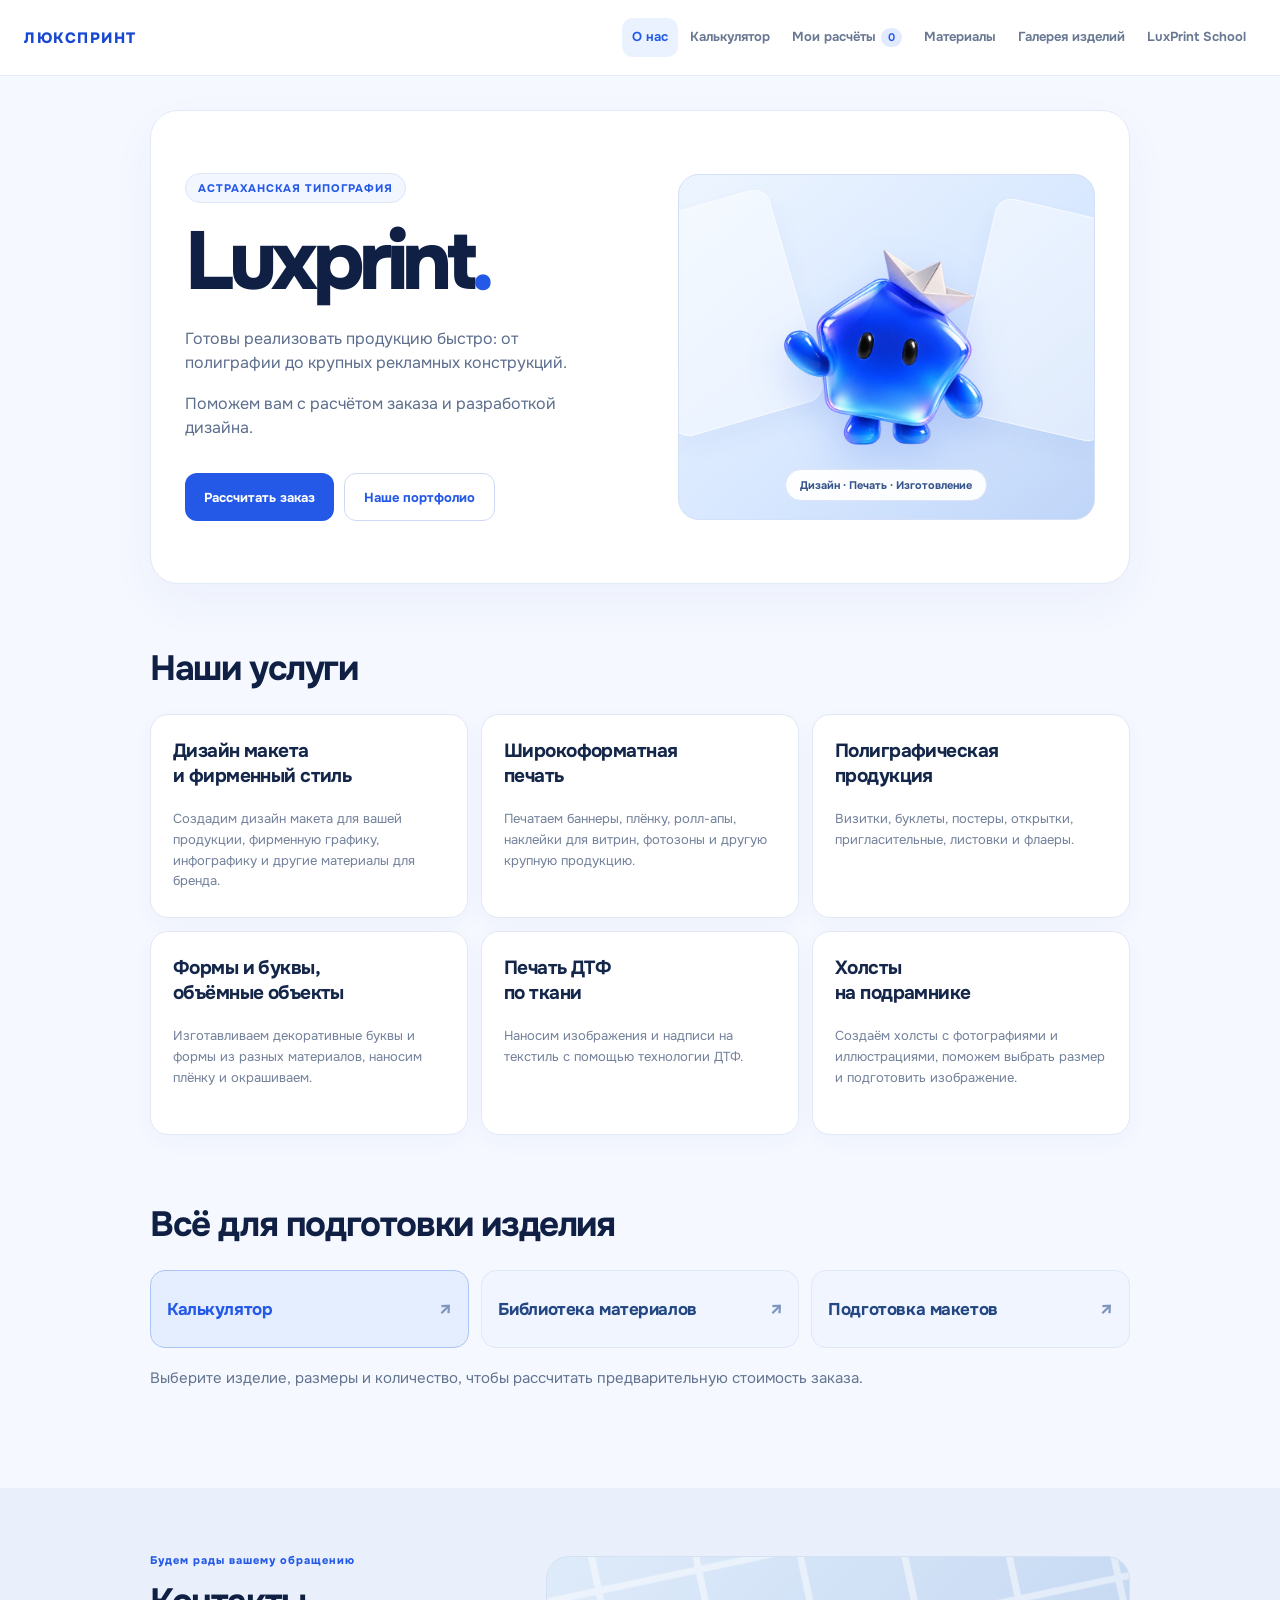
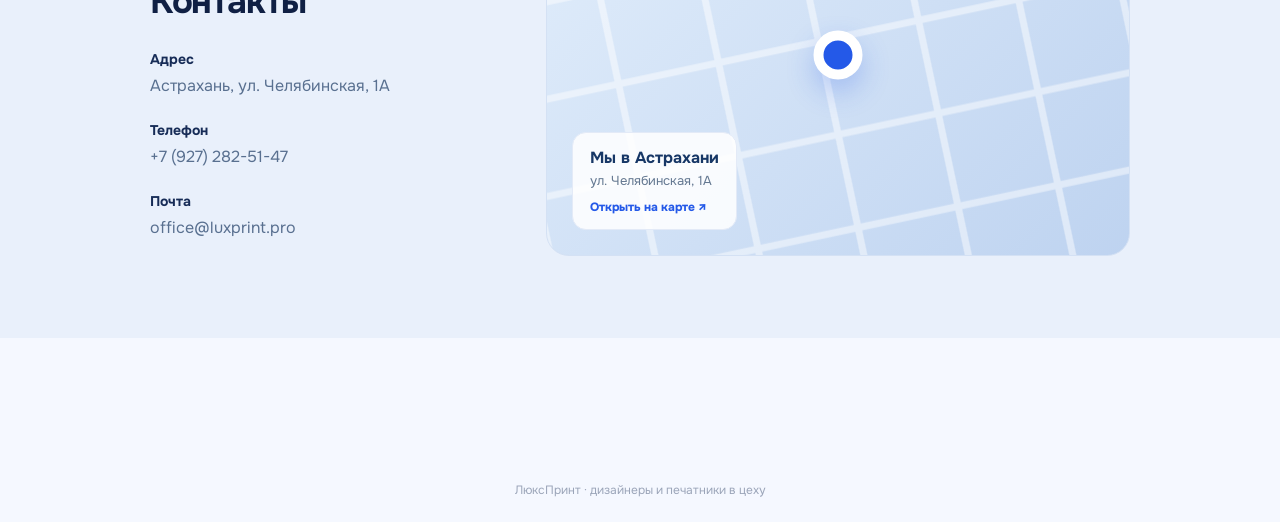
==== commit c015c294: "Implement Figma-inspired About page in existing LuxPrint style" ====
--- a/index.html
+++ b/index.html
@@ -1,29 +1,56 @@
 <!doctype html><html lang="ru"><head><meta charset="UTF-8"><meta name="viewport" content="width=device-width,initial-scale=1"><title>ЛюксПринт — дизайн, печать и рекламная продукция</title><link rel="preconnect" href="https://fonts.googleapis.com"><link rel="preconnect" href="https://fonts.gstatic.com" crossorigin><link href="https://fonts.googleapis.com/css2?family=Onest:wght@400;500;600;700;800&display=swap" rel="stylesheet"><link rel="stylesheet" href="style.css"></head><body>
 <header class="site-header"><a class="brand" href="index.html#about">ЛЮКСПРИНТ</a><nav class="site-nav" aria-label="Основное меню"><button id="aboutTab" class="nav active" type="button">О нас</button><button id="calcTab" class="nav" type="button">Калькулятор</button><button id="savedTab" class="nav" type="button">Мои расчёты <span id="savedCount" class="nav-count">0</span></button><a class="nav" href="materials.html">Материалы</a><a class="nav" href="gallery.html">Галерея изделий</a><a class="nav" href="school.html">LuxPrint School</a></nav></header>
 <main><section id="aboutView" class="about-view">
-  <div class="about-hero">
+  <section class="about-hero" aria-labelledby="aboutHeading">
     <div class="about-intro">
-      <span class="about-eyebrow">ЛюксПринт · дизайн и печать</span>
-      <h1>От идеи до готового изделия</h1>
-      <p>Помогаем с дизайном, печатью и изготовлением рекламной продукции. Выбирайте изделия, знакомьтесь с материалами и рассчитывайте предварительную стоимость прямо на сайте.</p>
+      <span class="about-eyebrow">АСТРАХАНСКАЯ ТИПОГРАФИЯ</span>
+      <h1 id="aboutHeading">Luxprint<span class="about-period">.</span></h1>
+      <p>Готовы реализовать продукцию быстро: от полиграфии до крупных рекламных конструкций.</p>
+      <p>Поможем вам с расчётом заказа и разработкой дизайна.</p>
       <div class="about-hero-actions">
         <button type="button" class="primary" id="aboutStartCalc">Рассчитать заказ</button>
-        <a class="secondary" href="materials.html">Наши материалы</a>
+        <a class="secondary" href="gallery.html">Наше портфолио</a>
       </div>
     </div>
-    <div class="about-mascot" aria-hidden="true"><img src="Глянцевый%20синий%20маскот%20в%20бумажной%20лодочке.png" alt=""></div>
-  </div>
-  <section class="about-steps" aria-label="Как мы помогаем">
-    <div class="about-step"><span>01</span><h2>Выбирайте продукцию</h2><p>Полиграфия, баннеры, холсты, вывески, буквы и формы — начните с нужного изделия.</p></div>
-    <div class="about-step"><span>02</span><h2>Подбирайте материал</h2><p>В отдельном разделе собрали основные материалы и объяснили, где их применяют.</p></div>
-    <div class="about-step"><span>03</span><h2>Готовьте макет</h2><p>В карточках продукции есть требования к файлам. При необходимости можно заказать дизайн.</p></div>
+    <div class="about-visual">
+      <span class="about-visual-sheet sheet-a" aria-hidden="true"></span>
+      <span class="about-visual-sheet sheet-b" aria-hidden="true"></span>
+      <img src="Глянцевый%20синий%20маскот%20в%20бумажной%20лодочке.png" alt="Фирменный персонаж ЛюксПринт">
+      <span class="about-visual-caption">Дизайн · Печать · Изготовление</span>
+    </div>
   </section>
-  <section class="about-links-section">
-    <div><span class="about-eyebrow">Полезное на сайте</span><h2>Всё для подготовки заказа</h2></div>
-    <div class="about-link-grid">
-      <a href="materials.html"><strong>Материалы</strong><span>Что выбрать для вашего изделия</span></a>
-      <a href="gallery.html"><strong>Галерея изделий</strong><span>Примеры продукции и подготовка файлов</span></a>
-      <a href="school.html"><strong>LuxPrint School</strong><span>Статьи и обучающие материалы</span></a>
+  <section class="about-services" aria-labelledby="servicesHeading">
+    <h2 id="servicesHeading">Наши услуги</h2>
+    <div class="about-service-grid"><article class="about-service"><h3>Дизайн макета<br>и фирменный стиль</h3><p>Создадим дизайн макета для вашей продукции, фирменную графику, инфографику и другие материалы для бренда.</p></article>
+<article class="about-service"><h3>Широкоформатная<br>печать</h3><p>Печатаем баннеры, плёнку, ролл-апы, наклейки для витрин, фотозоны и другую крупную продукцию.</p></article>
+<article class="about-service"><h3>Полиграфическая<br>продукция</h3><p>Визитки, буклеты, постеры, открытки, пригласительные, листовки и флаеры.</p></article>
+<article class="about-service"><h3>Формы и буквы,<br>объёмные объекты</h3><p>Изготавливаем декоративные буквы и формы из разных материалов, наносим плёнку и окрашиваем.</p></article>
+<article class="about-service"><h3>Печать ДТФ<br>по ткани</h3><p>Наносим изображения и надписи на текстиль с помощью технологии ДТФ.</p></article>
+<article class="about-service"><h3>Холсты<br>на подрамнике</h3><p>Создаём холсты с фотографиями и иллюстрациями, поможем выбрать размер и подготовить изображение.</p></article></div>
+  </section>
+  <section class="about-preparation" aria-labelledby="preparationHeading">
+    <h2 id="preparationHeading">Всё для подготовки изделия</h2>
+    <div class="about-preparation-links">
+      <a class="about-preparation-link is-active" data-about-prep="calc" aria-current="true" href="#calc">Калькулятор <span aria-hidden="true">↗</span></a>
+      <a class="about-preparation-link" data-about-prep="materials" href="materials.html">Библиотека материалов <span aria-hidden="true">↗</span></a>
+      <a class="about-preparation-link" data-about-prep="files" href="gallery.html">Подготовка макетов <span aria-hidden="true">↗</span></a>
+    </div>
+    <p id="aboutPrepDescription" class="about-preparation-description" aria-live="polite">Выберите изделие, размеры и количество, чтобы рассчитать предварительную стоимость заказа.</p>
+  </section>
+  <section class="about-contacts" aria-labelledby="contactsHeading">
+    <div class="about-contacts-inner">
+      <div class="about-contact-details">
+        <span class="about-eyebrow">Будем рады вашему обращению</span>
+        <h2 id="contactsHeading">Контакты</h2>
+        <div class="about-contact-group"><strong>Адрес</strong><p>Астрахань, ул. Челябинская, 1А</p></div>
+        <div class="about-contact-group"><strong>Телефон</strong><a href="tel:+79272825147">+7 (927) 282-51-47</a></div>
+        <div class="about-contact-group"><strong>Почта</strong><a href="mailto:office@luxprint.pro">office@luxprint.pro</a></div>
+      </div>
+      <a class="about-location" href="https://www.openstreetmap.org/search?query=%D0%90%D1%81%D1%82%D1%80%D0%B0%D1%85%D0%B0%D0%BD%D1%8C%2C%20%D1%83%D0%BB.%20%D0%A7%D0%B5%D0%BB%D1%8F%D0%B1%D0%B8%D0%BD%D1%81%D0%BA%D0%B0%D1%8F%2C%201%D0%90" target="_blank" rel="noopener noreferrer" aria-label="Найти ЛюксПринт на карте по адресу Астрахань, улица Челябинская, 1А">
+        <span class="about-location-pattern" aria-hidden="true"></span>
+        <span class="about-location-marker" aria-hidden="true"></span>
+        <span class="about-location-card"><strong>Мы в Астрахани</strong><span>ул. Челябинская, 1А</span><em>Открыть на карте ↗</em></span>
+      </a>
     </div>
   </section>
 </section>
--- a/style.css
+++ b/style.css
@@ -1222,60 +1222,75 @@
   .site-header,.explore-header.site-header{padding:11px 14px}
   .site-header .site-nav .nav{font-size:12px;padding:8px 9px}
 }
-/* Homepage with restrained typography and simple routes into the site. */
+
+/* Adapted Figma home screen. Kept separate from the site's shared header. */
 .about-view{max-width:980px;margin:10px auto 40px}
-.about-hero{
-  display:grid;
-  grid-template-columns:minmax(0,1fr) 240px;
-  align-items:center;
-  gap:20px;
-  min-height:355px;
-  padding:42px 46px;
-  border:1px solid #e2e9f7;
-  border-radius:28px;
-  background:#fff;
-  box-shadow:0 18px 48px #284d9e0b;
-}
-.about-eyebrow{font-size:12px;font-weight:800;letter-spacing:.045em;color:#2459e8}
-.about-intro h1{
-  max-width:550px;
-  margin:15px 0;
-  font-size:clamp(32px,4.2vw,52px);
-  line-height:1.09;
-  letter-spacing:-.055em;
-}
-.about-intro p{max-width:580px;margin:0;color:#6c7c96;line-height:1.65;font-size:16px}
-.about-hero-actions{display:flex;flex-wrap:wrap;gap:10px;margin-top:26px}
-.about-hero-actions .primary,.about-hero-actions .secondary{
-  display:inline-flex;align-items:center;justify-content:center;
-  min-height:45px;padding:11px 20px;border-radius:13px;
-  text-decoration:none;font-size:14px;
-}
-.about-mascot{display:flex;justify-content:center}
-.about-mascot img{display:block;width:210px;max-width:100%;height:210px;object-fit:contain;filter:drop-shadow(0 14px 22px #3159b526)}
-.about-steps{display:grid;grid-template-columns:repeat(3,minmax(0,1fr));gap:12px;margin:22px 0 42px}
-.about-step{padding:24px;border:1px solid #e2e9f6;border-radius:19px;background:#fff}
-.about-step>span{font-size:12px;font-weight:750;color:#2e61df}
-.about-step h2{margin:12px 0 8px;font-size:18px;line-height:1.3}
-.about-step p{margin:0;color:#75829a;font-size:14px;line-height:1.55}
-.about-links-section h2{font-size:26px;margin:9px 0 18px;letter-spacing:-.03em}
-.about-link-grid{display:grid;grid-template-columns:repeat(3,minmax(0,1fr));gap:12px}
-.about-link-grid a{
-  display:flex;flex-direction:column;gap:8px;
-  min-height:105px;padding:20px 21px;border:1px solid #dfe7f6;
-  border-radius:18px;background:#f9fbff;color:#17284e;text-decoration:none
-}
-.about-link-grid a:hover{border-color:#91aff3;background:#eff5ff}
-.about-link-grid strong{font-size:16px}
-.about-link-grid span{font-size:13px;color:#7a88a1}
-@media(max-width:750px){
-  .about-hero{grid-template-columns:minmax(0,1fr) 110px;min-height:0;padding:29px 24px;gap:8px}
-  .about-mascot img{width:115px;height:132px}
-  .about-steps,.about-link-grid{grid-template-columns:1fr}
-  .about-step{padding:20px}
-}
-@media(max-width:460px){
-  .about-hero{grid-template-columns:1fr}
-  .about-mascot{display:none}
-  .about-intro p{font-size:14px}
-}+.about-view h2{font-size:clamp(27px,3.1vw,35px);letter-spacing:-.04em;line-height:1.2;margin:0 0 24px;color:#102044}
+.about-hero{display:grid;grid-template-columns:minmax(0,1.05fr) minmax(0,.95fr);gap:32px;align-items:center;min-height:474px;padding:38px 34px;background:#fff;border:1px solid #e2e9f7;border-radius:28px;box-shadow:0 18px 48px #284d9e0b}
+.about-eyebrow{display:inline-block;color:#2459e8;font-size:11px;font-weight:750;letter-spacing:.09em}
+.about-intro .about-eyebrow{border:1px solid #dce6fa;background:#f2f6ff;border-radius:999px;padding:7px 12px}
+.about-intro h1{font-size:clamp(55px,7vw,82px);line-height:1;letter-spacing:-.067em;font-weight:800;margin:18px 0 24px;color:#102044}
+.about-period{color:#2459e8}
+.about-intro p{font-size:16px;line-height:1.53;color:#5c6e8c;margin:0 0 16px;max-width:425px}
+.about-hero-actions{display:flex;flex-wrap:wrap;gap:10px;margin-top:33px}
+.about-hero-actions .primary,.about-hero-actions .secondary{display:inline-flex;justify-content:center;align-items:center;min-height:48px;padding:12px 19px;border-radius:12px;font-size:13px;font-weight:700;text-decoration:none;white-space:nowrap}
+.about-hero-actions .secondary{background:#fff}
+.about-visual{position:relative;display:flex;align-items:center;justify-content:center;height:346px;overflow:hidden;border-radius:21px;border:1px solid #d3e0f8;background:linear-gradient(140deg,#edf5ff,#d8e8ff 54%,#bfd5f8)}
+.about-visual-sheet{position:absolute;width:155px;height:220px;background:#ffffff70;border:1px solid #fff9;border-radius:17px;box-shadow:0 12px 24px #1d4f9e0b}
+.about-visual-sheet.sheet-a{transform:rotate(-16deg);left:-35px;top:28px}
+.about-visual-sheet.sheet-b{transform:rotate(13deg);right:-33px;top:35px}
+.about-visual img{position:relative;z-index:1;width:84%;max-width:310px;height:270px;object-fit:contain;filter:drop-shadow(0 17px 20px #2459e833)}
+.about-visual-caption{position:absolute;z-index:2;bottom:18px;padding:8px 14px;border:1px solid #dbe5f5;border-radius:99px;background:#fffffff2;color:#36558c;font-size:11px;font-weight:700;white-space:nowrap}
+.about-services{margin-top:64px}
+.about-service-grid{display:grid;grid-template-columns:repeat(3,minmax(0,1fr));gap:13px}
+.about-service{min-width:0;min-height:204px;padding:24px 22px;background:white;border:1px solid #e1e8f5;border-radius:18px;box-shadow:0 7px 22px #284d9e08}
+.about-service h3{font-size:19px;line-height:1.3;letter-spacing:-.03em;margin:0 0 18px;min-height:52px;color:#142649}
+.about-service p{font-size:13px;line-height:1.6;color:#72809a;margin:0}
+.about-preparation{margin:69px 0 75px}
+.about-preparation-links{display:grid;grid-template-columns:repeat(3,minmax(0,1fr));gap:12px}
+.about-preparation-link{display:flex;justify-content:space-between;align-items:center;min-height:78px;padding:18px 16px;border:1px solid #dfe8f7;border-radius:15px;background:#f0f5ff;text-decoration:none;color:#234783;font-size:17px;font-weight:700;letter-spacing:-.025em;transition:background-color .2s,border-color .2s}
+.about-preparation-link span{flex:0 0 auto;margin-left:8px;font-size:18px;color:#7e96be}
+.about-preparation-link:hover,.about-preparation-link:focus-visible,.about-preparation-link.is-active{background:#e5eeff;border-color:#adc4f6;color:#2459e8}
+.about-preparation-link:focus-visible{outline:2px solid #2459e8;outline-offset:2px}
+.about-preparation-description{min-height:47px;margin:18px 0 0;color:#627490;font-size:15px;line-height:1.6;max-width:780px}
+.about-contacts{padding:60px 0 75px;background:#e9f0fb;box-shadow:0 0 0 100vmax #e9f0fb;clip-path:inset(0 -100vmax)}
+.about-contacts-inner{display:grid;grid-template-columns:minmax(0,.75fr) minmax(0,1.25fr);gap:45px;align-items:center}
+.about-contact-details h2{margin:12px 0 27px}
+.about-contact-group{margin-bottom:23px}
+.about-contact-group strong{display:block;margin:0 0 6px;font-size:14px;color:#172c57}
+.about-contact-group p,.about-contact-group a{display:block;margin:0;font-size:16px;line-height:1.5;color:#597090;text-decoration:none}
+.about-contact-group a:hover{color:#2459e8;text-decoration:underline}
+.about-location{position:relative;display:flex;align-items:flex-end;overflow:hidden;min-height:300px;padding:25px;border:1px solid #d4e1f4;border-radius:23px;background:linear-gradient(135deg,#deebfa,#bed3f0);text-decoration:none}
+.about-location-pattern{position:absolute;inset:-50px;opacity:.48;transform:rotate(-12deg) scale(1.4);background:repeating-linear-gradient(0deg,transparent 0 40px,#fff 41px 45px,transparent 46px 68px),repeating-linear-gradient(90deg,transparent 0 42px,#fff 43px 47px,transparent 48px 73px)}
+.about-location-marker{position:absolute;top:33%;left:50%;width:49px;height:49px;background:#2459e8;border:10px solid #fff;border-radius:50%;transform:translate(-50%,-50%);box-shadow:0 12px 28px #2459e844}
+.about-location-card{position:relative;display:flex;flex-direction:column;gap:4px;padding:14px 17px;background:#fffd;border:1px solid #e3eaf7;border-radius:14px}
+.about-location-card strong{font-size:16px;color:#173766}
+.about-location-card span{font-size:13px;color:#647891}
+.about-location-card em{font-size:12px;font-weight:750;font-style:normal;color:#2459e8;margin-top:6px}
+@media(max-width:850px){
+ .about-hero{gap:16px;padding:27px;min-height:400px}
+ .about-intro h1{font-size:clamp(50px,7.5vw,73px)}
+ .about-visual{height:300px}
+ .about-service-grid{grid-template-columns:repeat(2,minmax(0,1fr))}
+ .about-preparation-link{font-size:14px;padding:15px}
+ .about-contacts-inner{gap:25px}
+}
+@media(max-width:620px){
+ .about-hero{grid-template-columns:1fr;padding:25px;min-height:0}
+ .about-intro h1{font-size:58px}
+ .about-intro p{font-size:14px}
+ .about-hero-actions{margin-top:24px}
+ .about-visual{height:248px}
+ .about-visual img{height:225px}
+ .about-services{margin-top:46px}
+ .about-service-grid{grid-template-columns:1fr}
+ .about-service{min-height:0;padding:21px}
+ .about-service h3{min-height:0;margin-bottom:12px}
+ .about-preparation{margin:48px 0 56px}
+ .about-preparation-links{grid-template-columns:1fr}
+ .about-preparation-link{min-height:59px}
+ .about-preparation-description{font-size:14px}
+ .about-contacts{padding:44px 0 50px}
+ .about-contacts-inner{grid-template-columns:1fr}
+ .about-location{min-height:265px}
+}
